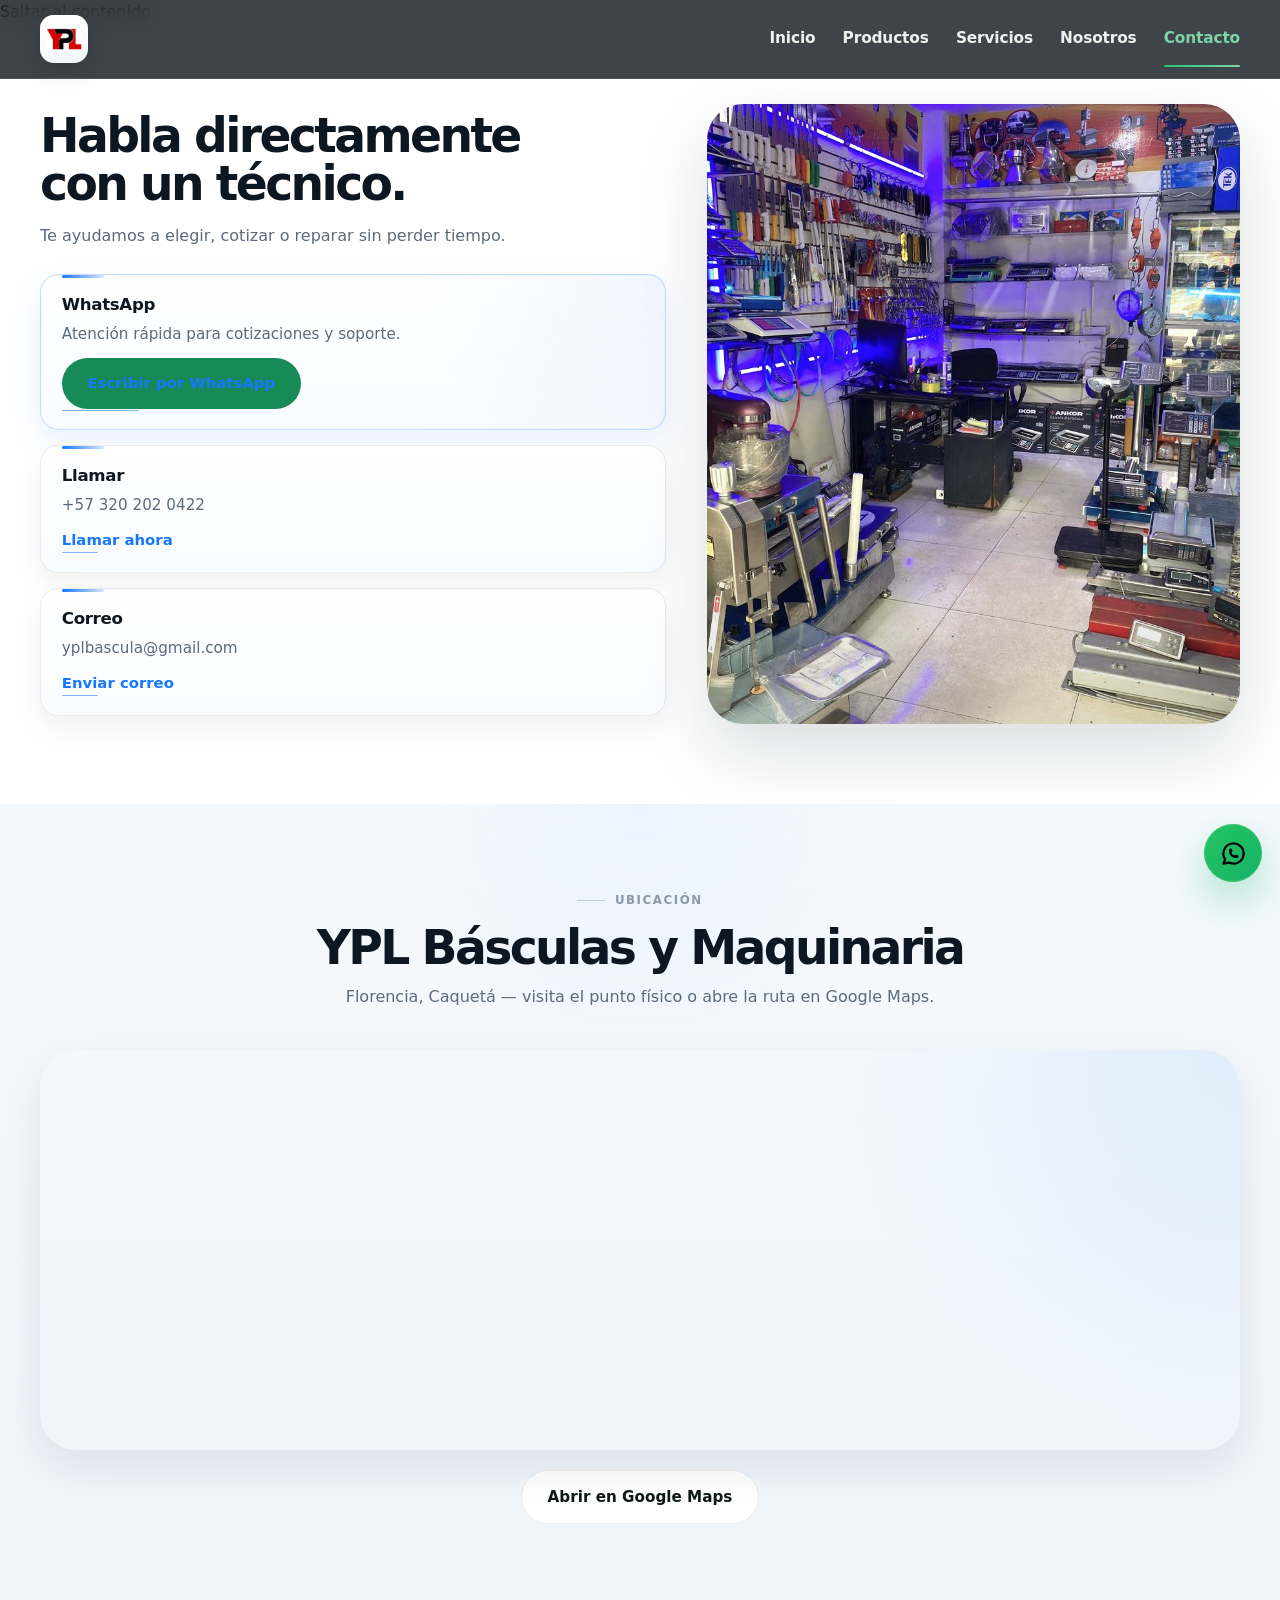
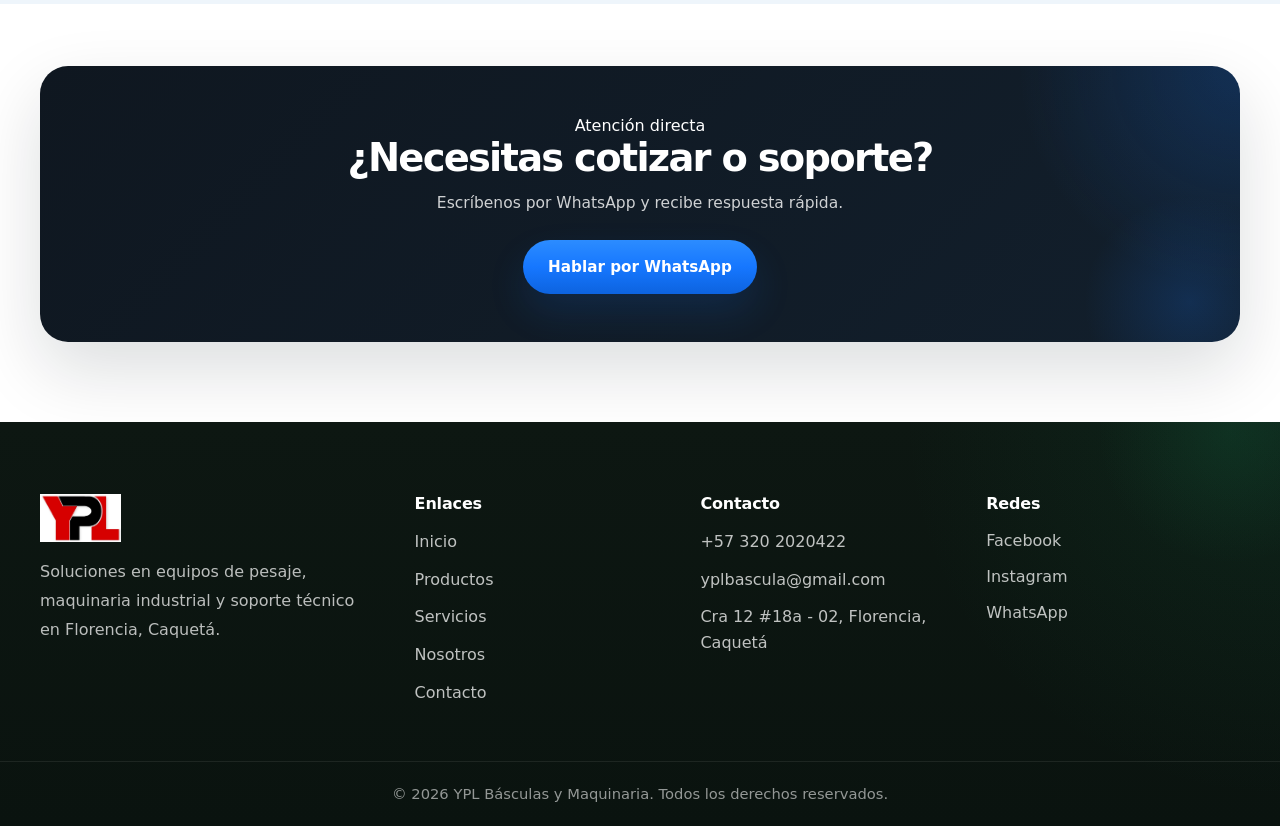
==== contacto/index.html @ 4be26c3e "Web terminada" ====
<!DOCTYPE html>
<html lang="es">

<head>
    <meta charset="UTF-8" />
    <meta name="viewport" content="width=device-width, initial-scale=1.0" />

    <title>Contacto | YPL Básculas y Maquinaria</title>

    <meta name="description"
        content="Contacta a YPL Básculas y Maquinaria en Florencia, Caquetá. WhatsApp, teléfono y ubicación real del negocio." />

    <link rel="icon" href="../assets/img/branding/favicon.ico" />

    <link rel="stylesheet" href="../assets/css/global/reset.css" />
    <link rel="stylesheet" href="../assets/css/global/variables.css" />
    <link rel="stylesheet" href="../assets/css/global/base.css" />
    <link rel="stylesheet" href="../assets/css/global/components.css" />
    <link rel="stylesheet" href="../assets/css/pages/contacto.css" />
</head>

<body>

    <a class="skip-link" href="#contenido-principal">Saltar al contenido</a>

    <div id="site-header" data-include="../partials/header.html"></div>

    <main id="contenido-principal">

        <!-- CONTACTO -->
        <section class="section">
            <div class="container contact-grid">

                <div class="contact-info">

                    <div class="contact-info__head">


                        <h2>Habla directamente con un técnico.</h2>

                        <p>
                            Te ayudamos a elegir, cotizar o reparar sin perder tiempo.
                        </p>
                    </div>

                    <div class="contact-cards">

                        <article class="contact-card contact-card--featured">
                            <h3>WhatsApp</h3>
                            <p>Atención rápida para cotizaciones y soporte.</p>
                            <a href="https://wa.me/573202020422?text=Hola%20YPL,%20necesito%20información."
                                target="_blank" class="btn btn-primary">
                                Escribir por WhatsApp
                            </a>
                        </article>

                        <article class="contact-card">
                            <h3>Llamar</h3>
                            <p>+57 320 202 0422</p>
                            <a href="tel:+573202020422">Llamar ahora</a>
                        </article>

                        <article class="contact-card">
                            <h3>Correo</h3>
                            <p>yplbascula@gmail.com</p>
                            <a href="mailto:yplbascula@gmail.com">Enviar correo</a>
                        </article>

                    </div>
                </div>

                <div class="contact-image">
                    <img src="../assets/img/negocio/mostrador.jpg" alt="Atención en YPL Básculas y Maquinaria">
                </div>

            </div>
        </section>

        <!-- UBICACIÓN REAL -->
        <section class="section contact-location">
            <div class="container">

                <div class="section-heading">
                    <span class="section-label">Ubicación</span>
                    <h2>YPL Básculas y Maquinaria</h2>
                    <p>Florencia, Caquetá — visita el punto físico o abre la ruta en Google Maps.</p>
                </div>

                <div class="contact-location__map">

                    <!-- MAPA REAL (EL TUYO) -->
                    <iframe
                        src="https://www.google.com/maps/embed?pb=!1m18!1m12!1m3!1d3328.716333329728!2d-75.615282!3d1.617777!2m3!1f0!2f0!3f0!3m2!1i1024!2i768!4f13.1!3m3!1m2!1s0x8e244f3d164ad8af%3A0x582f06ba79a8795c!2sYPL%20B%C3%A1sculas%20y%20Maquinaria!5e1!3m2!1ses-419!2sco!4v1774585998809!5m2!1ses-419!2sco"
                        width="100%" height="380" style="border:0;" loading="lazy"
                        referrerpolicy="no-referrer-when-downgrade">
                    </iframe>

                </div>

                <div class="contact-location__action">
                    <a href="https://maps.app.goo.gl/wnQWQKK6UBiWRVNE8" target="_blank" class="btn btn-secondary">
                        Abrir en Google Maps
                    </a>
                </div>

            </div>
        </section>

        <!-- CTA -->
        <section class="section contact-cta">
            <div class="container">
                <div class="cta-box">

                    <span class="section-label">Atención directa</span>

                    <h2>¿Necesitas cotizar o soporte?</h2>

                    <p>Escríbenos por WhatsApp y recibe respuesta rápida.</p>

                    <a href="https://wa.me/573202020422?text=Hola%20YPL,%20quiero%20cotizar." class="btn btn-primary"
                        target="_blank">
                        Hablar por WhatsApp
                    </a>

                </div>
            </div>
        </section>

    </main>

    <div id="site-footer" data-include="../partials/footer.html"></div>

    <script src="../assets/js/includes.js"></script>
    <script src="../assets/js/main.js"></script>

</body>

</html>
---- assets/css/global/variables.css ----
/* =========================================
   VARIABLES DE DISEÑO (SISTEMA)
========================================= */

:root {
  /* Colores */
  --color-bg: #ffffff;
  --color-text: #101914;
  --color-text-soft: #4d5f56;
  --color-text-muted: #6e7d74;

  --color-primary: #178a57;
  --color-primary-hover: #116c44;
  --color-primary-light: #e8f7ef;

  --color-border: rgba(16, 25, 20, 0.08);

  /* Sombras */
  --shadow-sm: 0 8px 22px rgba(16, 25, 20, 0.05);
  --shadow-md: 0 16px 40px rgba(16, 25, 20, 0.08);
  --shadow-lg: 0 24px 60px rgba(16, 25, 20, 0.12);

  /* Bordes */
  --radius-sm: 12px;
  --radius-md: 20px;
  --radius-lg: 28px;
  --radius-pill: 999px;

  /* Layout */
  --max-width: 1200px;

  /* Transiciones */
  --transition: 0.25s ease;
}
---- assets/css/global/base.css ----
/* =========================================
   BASE DEL SITIO
========================================= */

body {
  font-family: system-ui, -apple-system, "Segoe UI", Roboto, sans-serif;
  background: var(--color-bg);
  color: var(--color-text);
}

/* CONTENEDOR */
.container {
  width: min(var(--max-width), calc(100% - 40px));
  margin-inline: auto;
}

/* SECCIONES */
.section {
  padding: 80px 0;
}

/* TITULOS */
h1, h2, h3 {
  line-height: 1.2;
  font-weight: 800;
}

p {
  line-height: 1.7;
  color: var(--color-text-soft);
}

/* BOTONES BASE */
.btn {
  display: inline-flex;
  align-items: center;
  justify-content: center;
  gap: 0.5rem;

  padding: 0.9rem 1.6rem;
  border-radius: var(--radius-pill);

  font-size: 0.95rem;
  font-weight: 600;

  cursor: pointer;
  transition: var(--transition);
}

/* BOTÓN PRINCIPAL */
.btn-primary {
  background: var(--color-primary);
  color: #ffffff;
}

.btn-primary:hover {
  background: var(--color-primary-hover);
}

/* BOTÓN SECUNDARIO */
.btn-secondary {
  background: #ffffff;
  border: 1px solid var(--color-border);
  color: var(--color-text);
}

.btn-secondary:hover {
  background: #f8f8f8;
}
---- assets/css/global/components.css ----
/* =========================================
   COMPONENTS | HEADER · NAV · FOOTER · FLOAT
========================================= */

:root {
  --ui-dark: #081018;
  --ui-dark-strong: rgba(8, 16, 24, 0.94);
  --ui-dark-soft: rgba(8, 16, 24, 0.78);

  --ui-white: #ffffff;
  --ui-white-soft: rgba(255, 255, 255, 0.76);
  --ui-white-muted: rgba(255, 255, 255, 0.56);

  --ui-line: rgba(255, 255, 255, 0.08);
  --ui-line-strong: rgba(255, 255, 255, 0.12);

  --ui-accent: #22c56e;
  --ui-accent-soft: #7fd4a7;
  --ui-accent-strong: #17b26a;

  --ui-shadow-xs: 0 6px 18px rgba(0, 0, 0, 0.08);
  --ui-shadow-sm: 0 12px 28px rgba(0, 0, 0, 0.14);
  --ui-shadow-md: 0 18px 40px rgba(0, 0, 0, 0.22);
  --ui-shadow-lg: 0 26px 60px rgba(0, 0, 0, 0.28);

  --ui-radius-sm: 14px;
  --ui-radius-md: 18px;
  --ui-radius-lg: 26px;

  --ui-transition-fast: 0.22s cubic-bezier(0.22, 1, 0.36, 1);
  --ui-transition: 0.3s cubic-bezier(0.22, 1, 0.36, 1);
}

/* =========================================
   HEADER GLOBAL
========================================= */

.site-header {
  position: fixed;
  top: 0;
  left: 0;
  width: 100%;
  z-index: 1200;
  background: var(--ui-dark-soft);
  backdrop-filter: blur(14px);
  -webkit-backdrop-filter: blur(14px);
  border-bottom: 1px solid var(--ui-line);
  transition:
    background-color var(--ui-transition),
    border-color var(--ui-transition),
    box-shadow var(--ui-transition),
    transform var(--ui-transition);
}

.site-header.scrolled {
  background: var(--ui-dark-strong);
  border-bottom-color: rgba(255, 255, 255, 0.1);
  box-shadow: 0 14px 36px rgba(0, 0, 0, 0.22);
}

.header-container {
  display: flex;
  align-items: center;
  justify-content: space-between;
  gap: 1.5rem;
  min-height: 78px;
}

/* =========================================
   LOGO
========================================= */

.logo {
  display: inline-flex;
  align-items: center;
  text-decoration: none;
  flex-shrink: 0;
}

.logo-box {
  width: 48px;
  height: 48px;
  padding: 6px;
  border-radius: 14px;
  background: linear-gradient(180deg, #ffffff 0%, #f4f7fa 100%);
  box-shadow:
    0 8px 22px rgba(0, 0, 0, 0.16),
    inset 0 1px 0 rgba(255, 255, 255, 0.72);
  overflow: hidden;
  transition:
    transform var(--ui-transition-fast),
    box-shadow var(--ui-transition-fast),
    filter var(--ui-transition-fast);
}

.logo:hover .logo-box {
  transform: translateY(-1px);
  box-shadow:
    0 12px 28px rgba(0, 0, 0, 0.2),
    inset 0 1px 0 rgba(255, 255, 255, 0.8);
  filter: saturate(1.03);
}

.logo-box img {
  width: 100%;
  height: 100%;
  object-fit: contain;
}

/* =========================================
   NAV
========================================= */

.main-nav {
  display: flex;
  align-items: center;
}

.main-nav ul {
  display: flex;
  align-items: center;
  gap: 1.7rem;
  margin: 0;
  padding: 0;
  list-style: none;
}

.main-nav a {
  position: relative;
  display: inline-flex;
  align-items: center;
  min-height: 40px;
  color: rgba(255, 255, 255, 0.92);
  text-decoration: none;
  font-size: 0.96rem;
  font-weight: 700;
  letter-spacing: -0.01em;
  transition:
    color var(--ui-transition-fast),
    opacity var(--ui-transition-fast),
    transform var(--ui-transition-fast);
}

.main-nav a:hover {
  color: var(--ui-accent-soft);
}

.main-nav a.active {
  color: var(--ui-accent-soft);
}

.main-nav a::after {
  content: "";
  position: absolute;
  left: 0;
  bottom: -8px;
  width: 100%;
  height: 2px;
  border-radius: 999px;
  background: linear-gradient(90deg, var(--ui-accent) 0%, var(--ui-accent-soft) 100%);
  transform: scaleX(0);
  transform-origin: left;
  opacity: 0;
  transition:
    transform var(--ui-transition-fast),
    opacity var(--ui-transition-fast);
}

.main-nav a:hover::after,
.main-nav a.active::after {
  transform: scaleX(1);
  opacity: 1;
}

/* =========================================
   MENU TOGGLE
========================================= */

.menu-toggle {
  display: none;
  width: 48px;
  height: 48px;
  border: 1px solid rgba(255, 255, 255, 0.08);
  border-radius: 14px;
  background: rgba(255, 255, 255, 0.06);
  cursor: pointer;
  align-items: center;
  justify-content: center;
  flex-direction: column;
  gap: 5px;
  transition:
    background-color var(--ui-transition-fast),
    border-color var(--ui-transition-fast),
    transform var(--ui-transition-fast),
    box-shadow var(--ui-transition-fast);
}

.menu-toggle:hover {
  background: rgba(255, 255, 255, 0.12);
  border-color: rgba(255, 255, 255, 0.14);
  box-shadow: 0 10px 24px rgba(0, 0, 0, 0.16);
}

.menu-toggle span {
  width: 20px;
  height: 2px;
  border-radius: 999px;
  background: #ffffff;
}

/* =========================================
   FOOTER
========================================= */

.site-footer {
  position: relative;
  overflow: hidden;
  background:
    radial-gradient(circle at top right, rgba(23, 138, 87, 0.12), transparent 28%),
    linear-gradient(180deg, #0d1712 0%, #0a130f 100%);
  color: rgba(255, 255, 255, 0.76);
  padding: 72px 0 0;
}

.site-footer::before {
  content: "";
  position: absolute;
  top: -120px;
  right: -80px;
  width: 260px;
  height: 260px;
  border-radius: 50%;
  background: radial-gradient(circle, rgba(23, 138, 87, 0.14), transparent 72%);
  pointer-events: none;
}

.footer-grid {
  position: relative;
  z-index: 1;
  display: grid;
  grid-template-columns: 1.35fr 1fr 1fr 1fr;
  gap: 2rem;
  padding-bottom: 2.75rem;
}

.footer-brand img {
  height: 48px;
  margin-bottom: 1rem;
}

.footer-brand p {
  max-width: 320px;
  line-height: 1.8;
  color: rgba(255, 255, 255, 0.72);
}

.footer-title,
.footer-links h3,
.footer-contact h3,
.footer-social h3 {
  margin: 0 0 1rem;
  color: #ffffff;
  font-size: 1rem;
  font-weight: 700;
  letter-spacing: -0.01em;
}

.footer-links ul,
.footer-contact ul,
.footer-social ul {
  list-style: none;
  margin: 0;
  padding: 0;
}

.footer-links li,
.footer-contact li,
.footer-social li {
  margin-bottom: 0.75rem;
}

.site-footer a {
  color: rgba(255, 255, 255, 0.74);
  text-decoration: none;
  transition:
    color var(--ui-transition-fast),
    opacity var(--ui-transition-fast),
    transform var(--ui-transition-fast);
}

.site-footer a:hover {
  color: var(--ui-accent-soft);
}

.footer-links a,
.footer-contact a {
  display: inline-flex;
  align-items: center;
  line-height: 1.6;
}

/* redes con icono + nombre */
.social-link {
  display: inline-flex;
  align-items: center;
  gap: 0.72rem;
  line-height: 1.45;
}

.social-icon {
  width: 18px;
  height: 18px;
  display: inline-flex;
  align-items: center;
  justify-content: center;
  flex-shrink: 0;
  color: rgba(255, 255, 255, 0.82);
  transition:
    color var(--ui-transition-fast),
    transform var(--ui-transition-fast);
}

.social-icon svg {
  width: 18px;
  height: 18px;
  display: block;
  fill: currentColor;
}

.social-link:hover .social-icon {
  color: var(--ui-accent-soft);
  transform: translateY(-1px);
}

.footer-bottom {
  position: relative;
  z-index: 1;
  border-top: 1px solid rgba(255, 255, 255, 0.08);
  padding: 1.2rem 0;
  text-align: center;
}

.footer-bottom p {
  margin: 0;
  font-size: 0.92rem;
  color: rgba(255, 255, 255, 0.56);
}

/* =========================================
   WHATSAPP FLOAT
========================================= */

.whatsapp-float {
  position: fixed;
  right: 18px;
  bottom: 18px;
  z-index: 1300;
  width: 58px;
  height: 58px;
  border-radius: 50%;
  display: flex;
  align-items: center;
  justify-content: center;
  background: linear-gradient(135deg, #22c55e 0%, #17b26a 100%);
  box-shadow:
    0 18px 40px rgba(23, 178, 106, 0.32),
    0 0 0 1px rgba(255, 255, 255, 0.14) inset;
  transition:
    transform var(--ui-transition-fast),
    box-shadow var(--ui-transition-fast);
}

.whatsapp-float:hover {
  transform: translateY(-4px) scale(1.04);
  box-shadow:
    0 24px 48px rgba(23, 178, 106, 0.4),
    0 0 0 1px rgba(255, 255, 255, 0.18) inset;
}

.whatsapp-float img {
  width: 27px;
  height: 27px;
}

.whatsapp-float__pulse {
  position: absolute;
  inset: 0;
  border-radius: 50%;
  border: 1px solid rgba(34, 197, 94, 0.36);
  animation: whatsappPulse 2s infinite;
}

@keyframes whatsappPulse {
  0% {
    transform: scale(1);
    opacity: 0.7;
  }

  70% {
    transform: scale(1.42);
    opacity: 0;
  }

  100% {
    transform: scale(1.42);
    opacity: 0;
  }
}

/* =========================================
   FOCUS ACCESSIBLE
========================================= */

.logo:focus-visible,
.main-nav a:focus-visible,
.menu-toggle:focus-visible,
.site-footer a:focus-visible,
.whatsapp-float:focus-visible {
  outline: 2px solid var(--ui-accent-soft);
  outline-offset: 4px;
}

/* =========================================
   RESPONSIVE
========================================= */

@media (max-width: 991px) {
  .menu-toggle {
    display: inline-flex;
  }

  .main-nav {
    position: absolute;
    top: calc(100% + 10px);
    right: 20px;
    left: 20px;
    display: none;
    padding: 1rem 1rem 1.1rem;
    border-radius: 20px;
    background: rgba(8, 16, 24, 0.98);
    border: 1px solid rgba(255, 255, 255, 0.08);
    box-shadow: 0 20px 50px rgba(0, 0, 0, 0.3);
  }

  .main-nav.open {
    display: block;
  }

  .main-nav ul {
    flex-direction: column;
    align-items: flex-start;
    gap: 0.9rem;
  }

  .main-nav a {
    width: 100%;
    min-height: 42px;
  }

  .main-nav a::after {
    bottom: 2px;
  }

  .footer-grid {
    grid-template-columns: 1fr 1fr;
  }
}

@media (max-width: 640px) {
  .header-container {
    min-height: 72px;
  }

  .logo-box {
    width: 42px;
    height: 42px;
    padding: 5px;
    border-radius: 12px;
  }

  .footer-grid {
    grid-template-columns: 1fr;
    gap: 1.5rem;
  }

  .site-footer {
    padding-top: 56px;
  }

  .whatsapp-float {
    width: 54px;
    height: 54px;
    right: 14px;
    bottom: 14px;
  }

  .whatsapp-float img {
    width: 25px;
    height: 25px;
  }
}
---- assets/css/pages/contacto.css ----
/* =========================================================
   CONTACTO | YPL
========================================================= */

:root {
  --c-text: #0d1722;
  --c-text-soft: #5b6b7c;
  --c-text-muted: #8a98a8;

  --c-bg: #ffffff;
  --c-bg-soft: #f5f9fd;
  --c-bg-soft-2: #eef5fb;

  --c-accent: #1677ff;
  --c-accent-strong: #0d63df;
  --c-accent-soft: rgba(22, 119, 255, 0.08);
  --c-accent-glow: rgba(22, 119, 255, 0.18);

  --c-border: rgba(15, 23, 32, 0.08);
  --c-border-strong: rgba(15, 23, 32, 0.14);

  --radius-sm: 14px;
  --radius-md: 18px;
  --radius-lg: 28px;
  --radius-xl: 36px;

  --shadow-xs: 0 6px 18px rgba(7, 18, 30, 0.04);
  --shadow-sm: 0 12px 28px rgba(7, 18, 30, 0.06);
  --shadow-md: 0 18px 44px rgba(7, 18, 30, 0.09);
  --shadow-lg: 0 28px 70px rgba(7, 18, 30, 0.14);
  --shadow-accent: 0 18px 38px rgba(22, 119, 255, 0.14);

  --transition-fast: 0.22s cubic-bezier(0.22, 1, 0.36, 1);
  --transition: 0.32s cubic-bezier(0.22, 1, 0.36, 1);
  --transition-slow: 0.55s cubic-bezier(0.22, 1, 0.36, 1);
}

/* =========================
   ANIMACIONES
========================= */

@keyframes fadeUpSoft {
  from {
    opacity: 0;
    transform: translate3d(0, 18px, 0);
  }
  to {
    opacity: 1;
    transform: translate3d(0, 0, 0);
  }
}

@keyframes glowFloat {
  0%, 100% {
    transform: translate3d(0, 0, 0) scale(1);
    opacity: 0.85;
  }
  50% {
    transform: translate3d(-8px, -10px, 0) scale(1.03);
    opacity: 1;
  }
}

@keyframes buttonSheen {
  0% {
    transform: translateX(-160%) skewX(-18deg);
  }
  100% {
    transform: translateX(240%) skewX(-18deg);
  }
}

/* =========================
   CONTENEDOR GENERAL
========================= */

.contact-grid {
  position: relative;
  display: grid;
  grid-template-columns: 1.08fr 0.92fr;
  gap: 2.6rem;
  align-items: center;
}

/* =========================
   HEAD
========================= */

.contact-info__head {
  animation: fadeUpSoft 0.75s ease both;
}

.contact-info__head .section-label {
  display: inline-flex;
  align-items: center;
  gap: 0.6rem;
  margin-bottom: 0.9rem;
  font-size: 0.74rem;
  font-weight: 800;
  letter-spacing: 0.13em;
  text-transform: uppercase;
  color: var(--c-text-muted);
}

.contact-info__head .section-label::before {
  content: "";
  width: 28px;
  height: 1px;
  background: currentColor;
  opacity: 0.48;
}

.contact-info__head h2 {
  margin: 0;
  font-size: clamp(2rem, 4vw, 2.95rem);
  line-height: 1.02;
  font-weight: 800;
  letter-spacing: -0.055em;
  text-wrap: balance;
  color: var(--c-text);
}

.contact-info__head p {
  margin-top: 0.85rem;
  max-width: 40rem;
  font-size: 1rem;
  color: var(--c-text-soft);
  line-height: 1.8;
}

/* =========================
   CARDS
========================= */

.contact-cards {
  margin-top: 1.45rem;
  display: grid;
  gap: 0.95rem;
}

.contact-card {
  position: relative;
  padding: 1.25rem 1.3rem;
  border-radius: var(--radius-md);
  background:
    linear-gradient(180deg, rgba(255,255,255,0.98) 0%, rgba(249,252,255,0.98) 100%);
  border: 1px solid var(--c-border);
  box-shadow: var(--shadow-sm);
  overflow: hidden;
  transition:
    transform var(--transition),
    box-shadow var(--transition),
    border-color var(--transition),
    background var(--transition);
}

.contact-card::before {
  content: "";
  position: absolute;
  inset: 0;
  background: radial-gradient(circle at top right, rgba(22, 119, 255, 0.08), transparent 36%);
  opacity: 0;
  pointer-events: none;
  transition: opacity var(--transition);
}

.contact-card::after {
  content: "";
  position: absolute;
  top: 0;
  left: 1.3rem;
  width: 42px;
  height: 3px;
  border-radius: 999px;
  background: linear-gradient(90deg, var(--c-accent) 0%, rgba(22, 119, 255, 0.18) 100%);
  transition:
    width var(--transition),
    box-shadow var(--transition);
}

.contact-card:hover {
  transform: translateY(-5px);
  box-shadow: var(--shadow-md);
  border-color: rgba(22, 119, 255, 0.16);
}

.contact-card:hover::before {
  opacity: 1;
}

.contact-card:hover::after {
  width: 72px;
  box-shadow: 0 0 18px rgba(22, 119, 255, 0.16);
}

.contact-card--featured {
  border: 1px solid rgba(22, 119, 255, 0.22);
  box-shadow:
    0 12px 30px rgba(22, 119, 255, 0.1),
    0 0 0 1px rgba(22, 119, 255, 0.03) inset;
  background:
    radial-gradient(circle at top right, rgba(22, 119, 255, 0.06), transparent 38%),
    linear-gradient(180deg, rgba(255,255,255,1) 0%, rgba(248,251,255,1) 100%);
}

.contact-card h3 {
  margin: 0;
  font-size: 1.04rem;
  font-weight: 800;
  letter-spacing: -0.02em;
  color: var(--c-text);
  transition: color var(--transition-fast), transform var(--transition-fast);
}

.contact-card:hover h3 {
  transform: translateX(2px);
  color: #0b1622;
}

.contact-card p {
  margin-top: 0.42rem;
  font-size: 0.95rem;
  color: var(--c-text-soft);
  line-height: 1.7;
  transition: color var(--transition-fast), transform var(--transition-fast);
}

.contact-card:hover p {
  transform: translateY(-1px);
  color: #566577;
}

/* links */
.contact-card a {
  position: relative;
  display: inline-flex;
  align-items: center;
  margin-top: 0.65rem;
  font-size: 0.93rem;
  font-weight: 700;
  color: var(--c-accent);
  text-decoration: none;
  transition:
    color var(--transition-fast),
    transform var(--transition-fast);
}

.contact-card a::after {
  content: "";
  position: absolute;
  left: 0;
  bottom: -2px;
  width: 100%;
  height: 1px;
  background: currentColor;
  transform: scaleX(0.32);
  transform-origin: left center;
  opacity: 0.55;
  transition:
    transform var(--transition-fast),
    opacity var(--transition-fast);
}

.contact-card a:hover {
  color: var(--c-accent-strong);
  transform: translateX(2px);
}

.contact-card a:hover::after {
  transform: scaleX(1);
  opacity: 1;
}

/* =========================
   IMAGEN
========================= */

.contact-image {
  position: relative;
  height: 100%;
  min-height: 620px;
  border-radius: var(--radius-xl);
  overflow: hidden;
  box-shadow: var(--shadow-lg);
  isolation: isolate;
  background: var(--c-bg-soft-2);
  transition:
    transform var(--transition),
    box-shadow var(--transition);
}

.contact-image::before {
  content: "";
  position: absolute;
  inset: 0;
  background:
    radial-gradient(circle at top right, rgba(22, 119, 255, 0.12), transparent 34%);
  pointer-events: none;
  z-index: 1;
  transition: opacity var(--transition);
}

.contact-image::after {
  content: "";
  position: absolute;
  inset: auto 0 0;
  height: 34%;
  background: linear-gradient(180deg, rgba(0, 0, 0, 0) 0%, rgba(13, 23, 34, 0.14) 100%);
  pointer-events: none;
  z-index: 1;
}

.contact-image:hover {
  transform: translateY(-4px);
  box-shadow: 0 34px 76px rgba(7, 18, 30, 0.16);
}

.contact-image img {
  width: 100%;
  height: 100%;
  object-fit: cover;
  transition:
    transform var(--transition-slow),
    filter var(--transition);
}

.contact-image:hover img {
  transform: scale(1.045);
  filter: saturate(1.04) contrast(1.03);
}

/* =========================
   UBICACIÓN (MAPA)
========================= */

.contact-location {
  position: relative;
  background:
    radial-gradient(circle at top, rgba(22, 119, 255, 0.04), transparent 26%),
    linear-gradient(180deg, var(--c-bg-soft) 0%, #eef5fb 100%);
}

.contact-location .section-heading {
  max-width: 720px;
  margin: 0 auto 2.4rem;
  text-align: center;
}

.contact-location .section-heading .section-label {
  display: inline-flex;
  align-items: center;
  gap: 0.6rem;
  margin-bottom: 0.9rem;
  font-size: 0.74rem;
  font-weight: 800;
  letter-spacing: 0.13em;
  text-transform: uppercase;
  color: var(--c-text-muted);
}

.contact-location .section-heading .section-label::before {
  content: "";
  width: 28px;
  height: 1px;
  background: currentColor;
  opacity: 0.48;
}

.contact-location .section-heading h2 {
  font-size: clamp(2rem, 4vw, 2.95rem);
  line-height: 1.02;
  letter-spacing: -0.055em;
  margin: 0;
  font-weight: 800;
  color: var(--c-text);
}

.contact-location .section-heading p {
  margin-top: 0.7rem;
  color: var(--c-text-soft);
  line-height: 1.76;
}

/* mapa limpio */
.contact-location__map {
  position: relative;
  margin-top: 1.7rem;
  border-radius: var(--radius-xl);
  overflow: hidden;
  box-shadow: var(--shadow-md);
  transition:
    transform var(--transition),
    box-shadow var(--transition);
}

.contact-location__map::before {
  content: "";
  position: absolute;
  inset: 0;
  border-radius: inherit;
  background: radial-gradient(circle at top right, rgba(22, 119, 255, 0.08), transparent 32%);
  pointer-events: none;
  z-index: 1;
}

.contact-location__map:hover {
  transform: translateY(-3px);
  box-shadow: var(--shadow-lg);
}

.contact-location__map iframe {
  width: 100%;
  height: 400px;
  border: none;
  display: block;
}

/* acción clara */
.contact-location__action {
  margin-top: 1.3rem;
  text-align: center;
}

/* =========================
   CTA
========================= */

.contact-cta {
  padding-top: 62px;
}

.cta-box {
  position: relative;
  overflow: hidden;
  text-align: center;
  padding: 3rem 2rem;
  border-radius: var(--radius-lg);
  background:
    radial-gradient(circle at top right, rgba(22, 119, 255, 0.2), transparent 18%),
    linear-gradient(135deg, #0f1720 0%, #121f2c 100%);
  color: #ffffff;
  box-shadow: var(--shadow-lg);
}

.cta-box::before {
  content: "";
  position: absolute;
  inset: auto -60px -70px auto;
  width: 220px;
  height: 220px;
  border-radius: 50%;
  background: radial-gradient(circle, rgba(22, 119, 255, 0.18), transparent 68%);
  pointer-events: none;
  animation: glowFloat 8s ease-in-out infinite;
}

.cta-box > * {
  position: relative;
  z-index: 1;
}

.cta-box h2 {
  margin: 0;
  font-size: clamp(1.9rem, 3vw, 2.55rem);
  line-height: 1.03;
  font-weight: 800;
  letter-spacing: -0.045em;
  text-wrap: balance;
}

.cta-box p {
  max-width: 36rem;
  margin: 0.75rem auto 0;
  font-size: 0.97rem;
  color: rgba(255,255,255,0.8);
  line-height: 1.76;
}

.cta-box .btn {
  position: relative;
  display: inline-flex;
  align-items: center;
  justify-content: center;
  min-height: 54px;
  margin-top: 1.45rem;
  padding: 0.92rem 1.55rem;
  border-radius: 999px;
  background: linear-gradient(180deg, #2c8cff 0%, #1677ff 50%, #0d63df 100%);
  color: #ffffff;
  text-decoration: none;
  font-weight: 700;
  overflow: hidden;
  box-shadow: var(--shadow-accent);
  transition:
    transform var(--transition-fast),
    box-shadow var(--transition-fast),
    filter var(--transition-fast),
    background var(--transition-fast);
}

.cta-box .btn::after {
  content: "";
  position: absolute;
  top: 0;
  left: -55%;
  width: 34%;
  height: 100%;
  background: linear-gradient(
    90deg,
    rgba(255,255,255,0) 0%,
    rgba(255,255,255,0.24) 50%,
    rgba(255,255,255,0) 100%
  );
  transform: skewX(-18deg);
  opacity: 0;
  pointer-events: none;
}

.cta-box .btn:hover {
  transform: translateY(-2px);
  box-shadow:
    0 22px 42px rgba(22, 119, 255, 0.22),
    0 0 24px rgba(22, 119, 255, 0.1);
  filter: saturate(1.03);
}

.cta-box .btn:hover::after {
  opacity: 1;
  animation: buttonSheen 0.9s ease;
}

/* =========================
   RESPONSIVE
========================= */

@media (max-width: 900px) {
  .contact-grid {
    grid-template-columns: 1fr;
    gap: 1.7rem;
  }

  .contact-image {
    min-height: 300px;
  }

  .contact-location__map iframe {
    height: 320px;
  }
}

@media (max-width: 640px) {
  .contact-card {
    padding: 1.1rem 1.08rem;
  }

  .contact-image {
    min-height: 260px;
    border-radius: 24px;
  }

  .contact-location__map {
    border-radius: 24px;
  }

  .contact-location__map iframe {
    height: 280px;
  }

  .cta-box {
    padding: 2.5rem 1.2rem;
  }
}

@media (prefers-reduced-motion: reduce) {
  *,
  *::before,
  *::after {
    animation: none !important;
    transition: none !important;
  }
}
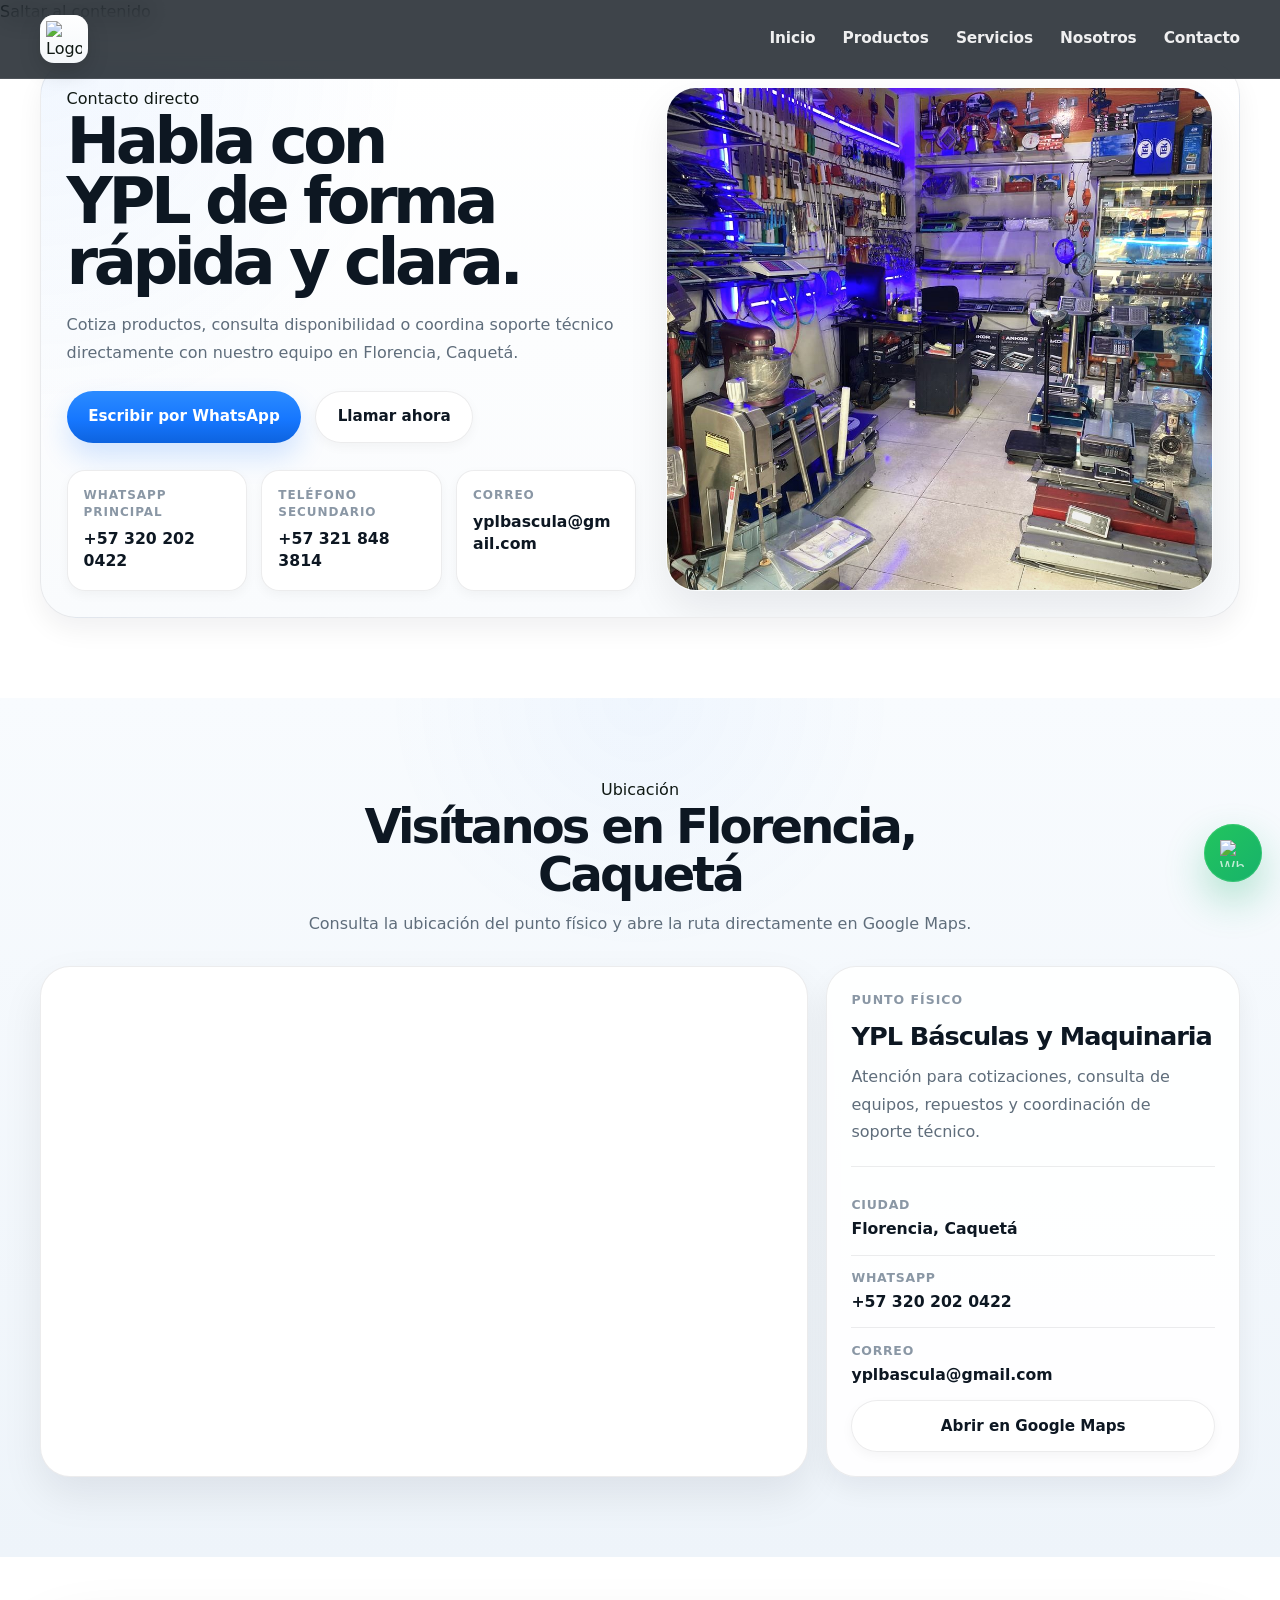
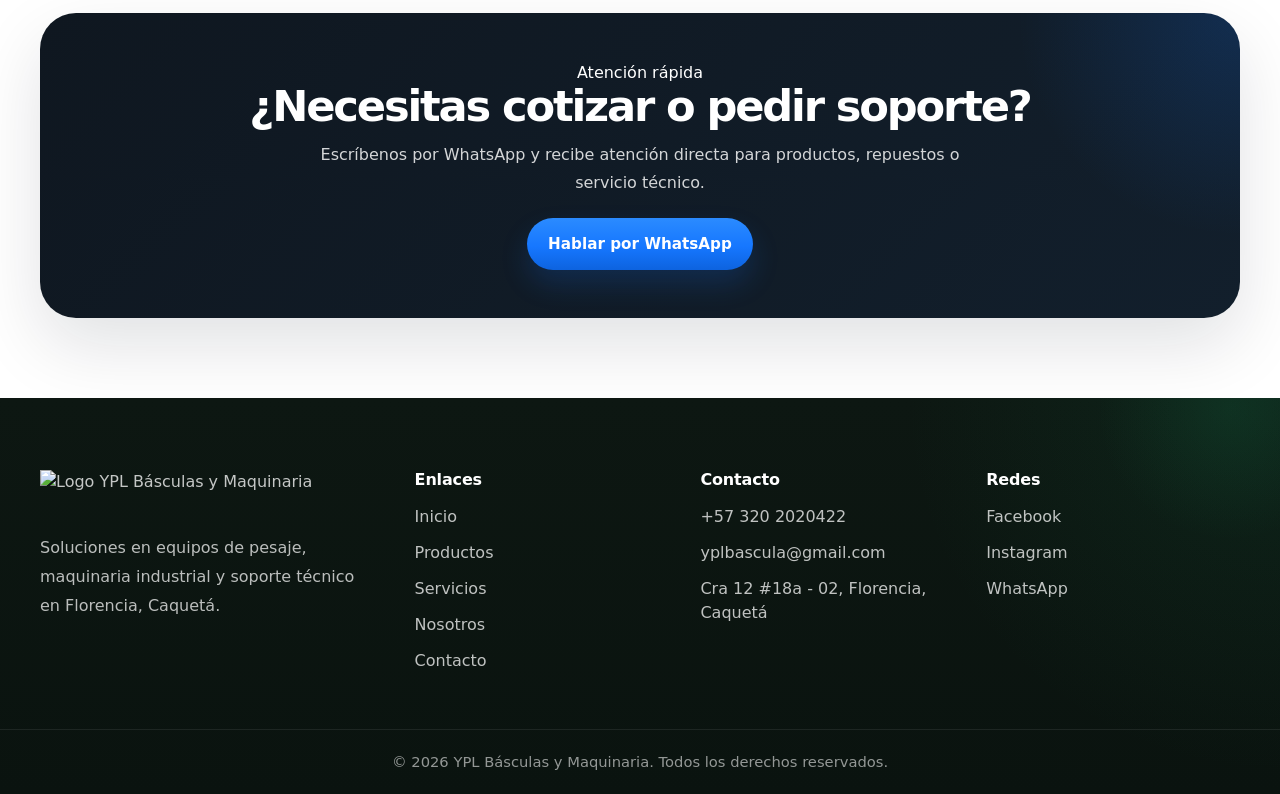
==== commit af56837c: "Mejora UI productos y contacto: diseño minimalista premium" ====
--- a/contacto/index.html
+++ b/contacto/index.html
@@ -2,137 +2,194 @@
 <html lang="es">
 
 <head>
-    <meta charset="UTF-8" />
-    <meta name="viewport" content="width=device-width, initial-scale=1.0" />
+  <meta charset="UTF-8" />
+  <meta name="viewport" content="width=device-width, initial-scale=1.0" />
 
-    <title>Contacto | YPL Básculas y Maquinaria</title>
+  <title>Contacto | YPL Básculas y Maquinaria</title>
 
-    <meta name="description"
-        content="Contacta a YPL Básculas y Maquinaria en Florencia, Caquetá. WhatsApp, teléfono y ubicación real del negocio." />
+  <meta
+    name="description"
+    content="Contacta a YPL Básculas y Maquinaria en Florencia, Caquetá. WhatsApp, teléfonos, correo y ubicación del negocio."
+  />
 
-    <link rel="icon" href="../assets/img/branding/favicon.ico" />
+  <link rel="icon" href="../assets/img/branding/favicon.ico" />
 
-    <link rel="stylesheet" href="../assets/css/global/reset.css" />
-    <link rel="stylesheet" href="../assets/css/global/variables.css" />
-    <link rel="stylesheet" href="../assets/css/global/base.css" />
-    <link rel="stylesheet" href="../assets/css/global/components.css" />
-    <link rel="stylesheet" href="../assets/css/pages/contacto.css" />
+  <link rel="stylesheet" href="../assets/css/global/reset.css" />
+  <link rel="stylesheet" href="../assets/css/global/variables.css" />
+  <link rel="stylesheet" href="../assets/css/global/base.css" />
+  <link rel="stylesheet" href="../assets/css/global/components.css" />
+  <link rel="stylesheet" href="../assets/css/pages/contacto.css" />
 </head>
 
 <body>
+  <a class="skip-link" href="#contenido-principal">Saltar al contenido</a>
 
-    <a class="skip-link" href="#contenido-principal">Saltar al contenido</a>
+  <div id="site-header" data-include="../partials/header.html"></div>
 
-    <div id="site-header" data-include="../partials/header.html"></div>
+  <main id="contenido-principal">
 
-    <main id="contenido-principal">
+    <!-- HERO CONTACTO -->
+    <section class="contact-hero section">
+      <div class="container">
+        <div class="contact-hero__shell">
 
-        <!-- CONTACTO -->
-        <section class="section">
-            <div class="container contact-grid">
+          <div class="contact-hero__grid">
 
-                <div class="contact-info">
+            <div class="contact-hero__content">
+              <span class="section-label">Contacto directo</span>
 
-                    <div class="contact-info__head">
+              <h1>Habla con YPL de forma rápida y clara.</h1>
 
+              <p class="contact-hero__lead">
+                Cotiza productos, consulta disponibilidad o coordina soporte técnico
+                directamente con nuestro equipo en Florencia, Caquetá.
+              </p>
 
-                        <h2>Habla directamente con un técnico.</h2>
+              <div class="contact-hero__actions">
+                <a
+                  href="https://wa.me/573202020422?text=Hola%20YPL,%20quiero%20cotizar%20un%20producto."
+                  target="_blank"
+                  rel="noopener noreferrer"
+                  class="btn btn-primary"
+                >
+                  Escribir por WhatsApp
+                </a>
 
-                        <p>
-                            Te ayudamos a elegir, cotizar o reparar sin perder tiempo.
-                        </p>
-                    </div>
+                <a href="tel:+573202020422" class="btn btn-secondary">
+                  Llamar ahora
+                </a>
+              </div>
 
-                    <div class="contact-cards">
+              <div class="contact-quick-info">
+                <article class="contact-quick-info__item">
+                  <span class="contact-quick-info__label">WhatsApp principal</span>
+                  <a
+                    href="https://wa.me/573202020422?text=Hola%20YPL,%20necesito%20información."
+                    target="_blank"
+                    rel="noopener noreferrer"
+                  >
+                    +57 320 202 0422
+                  </a>
+                </article>
 
-                        <article class="contact-card contact-card--featured">
-                            <h3>WhatsApp</h3>
-                            <p>Atención rápida para cotizaciones y soporte.</p>
-                            <a href="https://wa.me/573202020422?text=Hola%20YPL,%20necesito%20información."
-                                target="_blank" class="btn btn-primary">
-                                Escribir por WhatsApp
-                            </a>
-                        </article>
+                <article class="contact-quick-info__item">
+                  <span class="contact-quick-info__label">Teléfono secundario</span>
+                  <a href="tel:+573218483814">
+                    +57 321 848 3814
+                  </a>
+                </article>
 
-                        <article class="contact-card">
-                            <h3>Llamar</h3>
-                            <p>+57 320 202 0422</p>
-                            <a href="tel:+573202020422">Llamar ahora</a>
-                        </article>
+                <article class="contact-quick-info__item">
+                  <span class="contact-quick-info__label">Correo</span>
+                  <a href="mailto:yplbascula@gmail.com">
+                    yplbascula@gmail.com
+                  </a>
+                </article>
+              </div>
+            </div>
 
-                        <article class="contact-card">
-                            <h3>Correo</h3>
-                            <p>yplbascula@gmail.com</p>
-                            <a href="mailto:yplbascula@gmail.com">Enviar correo</a>
-                        </article>
+            <div class="contact-hero__media">
+              <img
+                src="../assets/img/negocio/mostrador.jpg"
+                alt="Interior del punto físico de YPL Básculas y Maquinaria"
+              />
+            </div>
 
-                    </div>
-                </div>
+          </div>
+        </div>
+      </div>
+    </section>
 
-                <div class="contact-image">
-                    <img src="../assets/img/negocio/mostrador.jpg" alt="Atención en YPL Básculas y Maquinaria">
-                </div>
+    <!-- UBICACIÓN -->
+    <section class="section contact-location">
+      <div class="container">
 
+        <div class="section-heading section-heading--compact">
+          <span class="section-label">Ubicación</span>
+          <h2>Visítanos en Florencia, Caquetá</h2>
+          <p>
+            Consulta la ubicación del punto físico y abre la ruta directamente en Google Maps.
+          </p>
+        </div>
+
+        <div class="contact-location__grid">
+          <div class="contact-location__map">
+            <iframe
+              src="https://www.google.com/maps/embed?pb=!1m18!1m12!1m3!1d3328.716333329728!2d-75.615282!3d1.617777!2m3!1f0!2f0!3f0!3m2!1i1024!2i768!4f13.1!3m3!1m2!1s0x8e244f3d164ad8af%3A0x582f06ba79a8795c!2sYPL%20B%C3%A1sculas%20y%20Maquinaria!5e1!3m2!1ses-419!2sco!4v1774585998809!5m2!1ses-419!2sco"
+              loading="lazy"
+              referrerpolicy="no-referrer-when-downgrade"
+              title="Mapa de YPL Básculas y Maquinaria"
+            ></iframe>
+          </div>
+
+          <aside class="contact-location__card">
+            <span class="contact-location__eyebrow">Punto físico</span>
+            <h3>YPL Básculas y Maquinaria</h3>
+
+            <p>
+              Atención para cotizaciones, consulta de equipos, repuestos y coordinación
+              de soporte técnico.
+            </p>
+
+            <div class="contact-location__list">
+              <div class="contact-location__row">
+                <span>Ciudad</span>
+                <strong>Florencia, Caquetá</strong>
+              </div>
+
+              <div class="contact-location__row">
+                <span>WhatsApp</span>
+                <strong>+57 320 202 0422</strong>
+              </div>
+
+              <div class="contact-location__row">
+                <span>Correo</span>
+                <strong>yplbascula@gmail.com</strong>
+              </div>
             </div>
-        </section>
 
-        <!-- UBICACIÓN REAL -->
-        <section class="section contact-location">
-            <div class="container">
+            <a
+              href="https://maps.app.goo.gl/wnQWQKK6UBiWRVNE8"
+              target="_blank"
+              rel="noopener noreferrer"
+              class="btn btn-secondary btn-block"
+            >
+              Abrir en Google Maps
+            </a>
+          </aside>
+        </div>
+      </div>
+    </section>
 
-                <div class="section-heading">
-                    <span class="section-label">Ubicación</span>
-                    <h2>YPL Básculas y Maquinaria</h2>
-                    <p>Florencia, Caquetá — visita el punto físico o abre la ruta en Google Maps.</p>
-                </div>
+    <!-- CTA FINAL -->
+    <section class="section contact-cta">
+      <div class="container">
+        <div class="cta-box">
+          <span class="section-label">Atención rápida</span>
+          <h2>¿Necesitas cotizar o pedir soporte?</h2>
+          <p>
+            Escríbenos por WhatsApp y recibe atención directa para productos,
+            repuestos o servicio técnico.
+          </p>
 
-                <div class="contact-location__map">
+          <a
+            href="https://wa.me/573202020422?text=Hola%20YPL,%20quiero%20cotizar."
+            class="btn btn-primary"
+            target="_blank"
+            rel="noopener noreferrer"
+          >
+            Hablar por WhatsApp
+          </a>
+        </div>
+      </div>
+    </section>
 
-                    <!-- MAPA REAL (EL TUYO) -->
-                    <iframe
-                        src="https://www.google.com/maps/embed?pb=!1m18!1m12!1m3!1d3328.716333329728!2d-75.615282!3d1.617777!2m3!1f0!2f0!3f0!3m2!1i1024!2i768!4f13.1!3m3!1m2!1s0x8e244f3d164ad8af%3A0x582f06ba79a8795c!2sYPL%20B%C3%A1sculas%20y%20Maquinaria!5e1!3m2!1ses-419!2sco!4v1774585998809!5m2!1ses-419!2sco"
-                        width="100%" height="380" style="border:0;" loading="lazy"
-                        referrerpolicy="no-referrer-when-downgrade">
-                    </iframe>
+  </main>
 
-                </div>
+  <div id="site-footer" data-include="../partials/footer.html"></div>
 
-                <div class="contact-location__action">
-                    <a href="https://maps.app.goo.gl/wnQWQKK6UBiWRVNE8" target="_blank" class="btn btn-secondary">
-                        Abrir en Google Maps
-                    </a>
-                </div>
-
-            </div>
-        </section>
-
-        <!-- CTA -->
-        <section class="section contact-cta">
-            <div class="container">
-                <div class="cta-box">
-
-                    <span class="section-label">Atención directa</span>
-
-                    <h2>¿Necesitas cotizar o soporte?</h2>
-
-                    <p>Escríbenos por WhatsApp y recibe respuesta rápida.</p>
-
-                    <a href="https://wa.me/573202020422?text=Hola%20YPL,%20quiero%20cotizar." class="btn btn-primary"
-                        target="_blank">
-                        Hablar por WhatsApp
-                    </a>
-
-                </div>
-            </div>
-        </section>
-
-    </main>
-
-    <div id="site-footer" data-include="../partials/footer.html"></div>
-
-    <script src="../assets/js/includes.js"></script>
-    <script src="../assets/js/main.js"></script>
-
+  <script src="../assets/js/includes.js"></script>
+  <script src="../assets/js/main.js"></script>
 </body>
 
 </html>
--- a/assets/css/global/components.css
+++ b/assets/css/global/components.css
@@ -1,35 +1,6 @@
 /* =========================================
    COMPONENTS | HEADER · NAV · FOOTER · FLOAT
 ========================================= */
-
-:root {
-  --ui-dark: #081018;
-  --ui-dark-strong: rgba(8, 16, 24, 0.94);
-  --ui-dark-soft: rgba(8, 16, 24, 0.78);
-
-  --ui-white: #ffffff;
-  --ui-white-soft: rgba(255, 255, 255, 0.76);
-  --ui-white-muted: rgba(255, 255, 255, 0.56);
-
-  --ui-line: rgba(255, 255, 255, 0.08);
-  --ui-line-strong: rgba(255, 255, 255, 0.12);
-
-  --ui-accent: #22c56e;
-  --ui-accent-soft: #7fd4a7;
-  --ui-accent-strong: #17b26a;
-
-  --ui-shadow-xs: 0 6px 18px rgba(0, 0, 0, 0.08);
-  --ui-shadow-sm: 0 12px 28px rgba(0, 0, 0, 0.14);
-  --ui-shadow-md: 0 18px 40px rgba(0, 0, 0, 0.22);
-  --ui-shadow-lg: 0 26px 60px rgba(0, 0, 0, 0.28);
-
-  --ui-radius-sm: 14px;
-  --ui-radius-md: 18px;
-  --ui-radius-lg: 26px;
-
-  --ui-transition-fast: 0.22s cubic-bezier(0.22, 1, 0.36, 1);
-  --ui-transition: 0.3s cubic-bezier(0.22, 1, 0.36, 1);
-}
 
 /* =========================================
    HEADER GLOBAL
@@ -41,19 +12,19 @@
   left: 0;
   width: 100%;
   z-index: 1200;
-  background: var(--ui-dark-soft);
+  background: rgba(8, 16, 24, 0.78);
   backdrop-filter: blur(14px);
   -webkit-backdrop-filter: blur(14px);
-  border-bottom: 1px solid var(--ui-line);
-  transition:
-    background-color var(--ui-transition),
-    border-color var(--ui-transition),
-    box-shadow var(--ui-transition),
-    transform var(--ui-transition);
+  border-bottom: 1px solid rgba(255, 255, 255, 0.08);
+  transition:
+    background-color 0.28s ease,
+    border-color 0.28s ease,
+    box-shadow 0.28s ease,
+    transform 0.28s ease;
 }
 
 .site-header.scrolled {
-  background: var(--ui-dark-strong);
+  background: rgba(8, 16, 24, 0.94);
   border-bottom-color: rgba(255, 255, 255, 0.1);
   box-shadow: 0 14px 36px rgba(0, 0, 0, 0.22);
 }
@@ -86,11 +57,10 @@
   box-shadow:
     0 8px 22px rgba(0, 0, 0, 0.16),
     inset 0 1px 0 rgba(255, 255, 255, 0.72);
+  transition:
+    transform 0.25s ease,
+    box-shadow 0.25s ease;
   overflow: hidden;
-  transition:
-    transform var(--ui-transition-fast),
-    box-shadow var(--ui-transition-fast),
-    filter var(--ui-transition-fast);
 }
 
 .logo:hover .logo-box {
@@ -98,7 +68,6 @@
   box-shadow:
     0 12px 28px rgba(0, 0, 0, 0.2),
     inset 0 1px 0 rgba(255, 255, 255, 0.8);
-  filter: saturate(1.03);
 }
 
 .logo-box img {
@@ -136,17 +105,16 @@
   font-weight: 700;
   letter-spacing: -0.01em;
   transition:
-    color var(--ui-transition-fast),
-    opacity var(--ui-transition-fast),
-    transform var(--ui-transition-fast);
+    color 0.25s ease,
+    opacity 0.25s ease;
 }
 
 .main-nav a:hover {
-  color: var(--ui-accent-soft);
+  color: #7fd4a7;
 }
 
 .main-nav a.active {
-  color: var(--ui-accent-soft);
+  color: #7fd4a7;
 }
 
 .main-nav a::after {
@@ -157,13 +125,13 @@
   width: 100%;
   height: 2px;
   border-radius: 999px;
-  background: linear-gradient(90deg, var(--ui-accent) 0%, var(--ui-accent-soft) 100%);
+  background: linear-gradient(90deg, #22c56e 0%, #7fd4a7 100%);
   transform: scaleX(0);
   transform-origin: left;
   opacity: 0;
   transition:
-    transform var(--ui-transition-fast),
-    opacity var(--ui-transition-fast);
+    transform 0.25s ease,
+    opacity 0.25s ease;
 }
 
 .main-nav a:hover::after,
@@ -189,16 +157,14 @@
   flex-direction: column;
   gap: 5px;
   transition:
-    background-color var(--ui-transition-fast),
-    border-color var(--ui-transition-fast),
-    transform var(--ui-transition-fast),
-    box-shadow var(--ui-transition-fast);
+    background-color 0.25s ease,
+    border-color 0.25s ease,
+    transform 0.25s ease;
 }
 
 .menu-toggle:hover {
   background: rgba(255, 255, 255, 0.12);
   border-color: rgba(255, 255, 255, 0.14);
-  box-shadow: 0 10px 24px rgba(0, 0, 0, 0.16);
 }
 
 .menu-toggle span {
@@ -283,53 +249,13 @@
   color: rgba(255, 255, 255, 0.74);
   text-decoration: none;
   transition:
-    color var(--ui-transition-fast),
-    opacity var(--ui-transition-fast),
-    transform var(--ui-transition-fast);
+    color 0.25s ease,
+    opacity 0.25s ease,
+    transform 0.25s ease;
 }
 
 .site-footer a:hover {
-  color: var(--ui-accent-soft);
-}
-
-.footer-links a,
-.footer-contact a {
-  display: inline-flex;
-  align-items: center;
-  line-height: 1.6;
-}
-
-/* redes con icono + nombre */
-.social-link {
-  display: inline-flex;
-  align-items: center;
-  gap: 0.72rem;
-  line-height: 1.45;
-}
-
-.social-icon {
-  width: 18px;
-  height: 18px;
-  display: inline-flex;
-  align-items: center;
-  justify-content: center;
-  flex-shrink: 0;
-  color: rgba(255, 255, 255, 0.82);
-  transition:
-    color var(--ui-transition-fast),
-    transform var(--ui-transition-fast);
-}
-
-.social-icon svg {
-  width: 18px;
-  height: 18px;
-  display: block;
-  fill: currentColor;
-}
-
-.social-link:hover .social-icon {
-  color: var(--ui-accent-soft);
-  transform: translateY(-1px);
+  color: #7fd4a7;
 }
 
 .footer-bottom {
@@ -366,8 +292,8 @@
     0 18px 40px rgba(23, 178, 106, 0.32),
     0 0 0 1px rgba(255, 255, 255, 0.14) inset;
   transition:
-    transform var(--ui-transition-fast),
-    box-shadow var(--ui-transition-fast);
+    transform 0.25s ease,
+    box-shadow 0.25s ease;
 }
 
 .whatsapp-float:hover {
@@ -395,12 +321,10 @@
     transform: scale(1);
     opacity: 0.7;
   }
-
   70% {
     transform: scale(1.42);
     opacity: 0;
   }
-
   100% {
     transform: scale(1.42);
     opacity: 0;
@@ -416,7 +340,7 @@
 .menu-toggle:focus-visible,
 .site-footer a:focus-visible,
 .whatsapp-float:focus-visible {
-  outline: 2px solid var(--ui-accent-soft);
+  outline: 2px solid #7fd4a7;
   outline-offset: 4px;
 }
 
--- a/assets/css/pages/contacto.css
+++ b/assets/css/pages/contacto.css
@@ -1,457 +1,387 @@
 /* =========================================================
    CONTACTO | YPL
+   Versión premium, limpia y bien compuesta
 ========================================================= */
 
 :root {
   --c-text: #0d1722;
-  --c-text-soft: #5b6b7c;
-  --c-text-muted: #8a98a8;
+  --c-text-soft: #5f6d7b;
+  --c-text-muted: #8a97a5;
 
   --c-bg: #ffffff;
-  --c-bg-soft: #f5f9fd;
-  --c-bg-soft-2: #eef5fb;
+  --c-bg-soft: #f6f9fc;
+  --c-bg-soft-2: #edf3f9;
 
   --c-accent: #1677ff;
   --c-accent-strong: #0d63df;
   --c-accent-soft: rgba(22, 119, 255, 0.08);
-  --c-accent-glow: rgba(22, 119, 255, 0.18);
 
   --c-border: rgba(15, 23, 32, 0.08);
   --c-border-strong: rgba(15, 23, 32, 0.14);
 
   --radius-sm: 14px;
   --radius-md: 18px;
-  --radius-lg: 28px;
-  --radius-xl: 36px;
-
-  --shadow-xs: 0 6px 18px rgba(7, 18, 30, 0.04);
-  --shadow-sm: 0 12px 28px rgba(7, 18, 30, 0.06);
-  --shadow-md: 0 18px 44px rgba(7, 18, 30, 0.09);
-  --shadow-lg: 0 28px 70px rgba(7, 18, 30, 0.14);
-  --shadow-accent: 0 18px 38px rgba(22, 119, 255, 0.14);
+  --radius-lg: 24px;
+  --radius-xl: 30px;
+  --radius-2xl: 36px;
+
+  --shadow-xs: 0 4px 12px rgba(7, 18, 30, 0.04);
+  --shadow-sm: 0 12px 26px rgba(7, 18, 30, 0.06);
+  --shadow-md: 0 18px 42px rgba(7, 18, 30, 0.08);
+  --shadow-lg: 0 28px 70px rgba(7, 18, 30, 0.12);
 
   --transition-fast: 0.22s cubic-bezier(0.22, 1, 0.36, 1);
   --transition: 0.32s cubic-bezier(0.22, 1, 0.36, 1);
-  --transition-slow: 0.55s cubic-bezier(0.22, 1, 0.36, 1);
-}
-
-/* =========================
-   ANIMACIONES
-========================= */
-
-@keyframes fadeUpSoft {
-  from {
-    opacity: 0;
-    transform: translate3d(0, 18px, 0);
-  }
-  to {
-    opacity: 1;
-    transform: translate3d(0, 0, 0);
-  }
-}
-
-@keyframes glowFloat {
-  0%, 100% {
-    transform: translate3d(0, 0, 0) scale(1);
-    opacity: 0.85;
-  }
-  50% {
-    transform: translate3d(-8px, -10px, 0) scale(1.03);
-    opacity: 1;
-  }
-}
-
-@keyframes buttonSheen {
-  0% {
-    transform: translateX(-160%) skewX(-18deg);
-  }
-  100% {
-    transform: translateX(240%) skewX(-18deg);
-  }
-}
-
-/* =========================
-   CONTENEDOR GENERAL
-========================= */
-
-.contact-grid {
+}
+
+/* =========================
+   BASE
+========================= */
+
+.contact-hero,
+.contact-location,
+.contact-cta {
   position: relative;
+}
+
+.btn-block {
+  width: 100%;
+}
+
+/* =========================
+   HERO
+========================= */
+
+.contact-hero {
+  padding-top: 36px;
+}
+
+.contact-hero__shell {
+  position: relative;
+  overflow: hidden;
+  border: 1px solid var(--c-border);
+  border-radius: var(--radius-2xl);
+  background:
+    radial-gradient(circle at top left, rgba(22, 119, 255, 0.06), transparent 28%),
+    linear-gradient(180deg, #ffffff 0%, #f9fbfd 100%);
+  box-shadow: var(--shadow-sm);
+  padding: clamp(1.4rem, 2vw, 2rem);
+}
+
+.contact-hero__grid {
   display: grid;
-  grid-template-columns: 1.08fr 0.92fr;
-  gap: 2.6rem;
+  grid-template-columns: minmax(0, 1.02fr) minmax(320px, 0.98fr);
+  gap: clamp(1.4rem, 2.3vw, 2.5rem);
   align-items: center;
 }
 
-/* =========================
-   HEAD
-========================= */
-
-.contact-info__head {
-  animation: fadeUpSoft 0.75s ease both;
-}
-
-.contact-info__head .section-label {
-  display: inline-flex;
-  align-items: center;
-  gap: 0.6rem;
+.contact-hero__content {
+  max-width: 620px;
+}
+
+.contact-hero__content .section-label {
   margin-bottom: 0.9rem;
-  font-size: 0.74rem;
-  font-weight: 800;
-  letter-spacing: 0.13em;
-  text-transform: uppercase;
-  color: var(--c-text-muted);
-}
-
-.contact-info__head .section-label::before {
-  content: "";
-  width: 28px;
-  height: 1px;
-  background: currentColor;
-  opacity: 0.48;
-}
-
-.contact-info__head h2 {
+}
+
+.contact-hero__content h1 {
   margin: 0;
-  font-size: clamp(2rem, 4vw, 2.95rem);
-  line-height: 1.02;
-  font-weight: 800;
-  letter-spacing: -0.055em;
+  max-width: 10.5ch;
+  font-size: clamp(2.4rem, 5vw, 4.6rem);
+  line-height: 0.95;
+  letter-spacing: -0.07em;
+  font-weight: 800;
+  color: var(--c-text);
   text-wrap: balance;
-  color: var(--c-text);
-}
-
-.contact-info__head p {
-  margin-top: 0.85rem;
-  max-width: 40rem;
+}
+
+.contact-hero__lead {
+  margin: 1.1rem 0 0;
+  max-width: 42rem;
   font-size: 1rem;
+  line-height: 1.75;
   color: var(--c-text-soft);
-  line-height: 1.8;
-}
-
-/* =========================
-   CARDS
-========================= */
-
-.contact-cards {
-  margin-top: 1.45rem;
+}
+
+.contact-hero__actions {
+  display: flex;
+  flex-wrap: wrap;
+  gap: 0.85rem;
+  margin-top: 1.5rem;
+}
+
+.contact-quick-info {
   display: grid;
-  gap: 0.95rem;
-}
-
-.contact-card {
-  position: relative;
-  padding: 1.25rem 1.3rem;
+  grid-template-columns: repeat(3, minmax(0, 1fr));
+  gap: 0.9rem;
+  margin-top: 1.7rem;
+}
+
+.contact-quick-info__item {
+  padding: 1rem 1rem 1.05rem;
+  border: 1px solid var(--c-border);
   border-radius: var(--radius-md);
-  background:
-    linear-gradient(180deg, rgba(255,255,255,0.98) 0%, rgba(249,252,255,0.98) 100%);
-  border: 1px solid var(--c-border);
-  box-shadow: var(--shadow-sm);
-  overflow: hidden;
+  background: rgba(255, 255, 255, 0.92);
+  box-shadow: var(--shadow-xs);
   transition:
     transform var(--transition),
     box-shadow var(--transition),
-    border-color var(--transition),
-    background var(--transition);
-}
-
-.contact-card::before {
-  content: "";
-  position: absolute;
-  inset: 0;
-  background: radial-gradient(circle at top right, rgba(22, 119, 255, 0.08), transparent 36%);
-  opacity: 0;
-  pointer-events: none;
-  transition: opacity var(--transition);
-}
-
-.contact-card::after {
-  content: "";
-  position: absolute;
-  top: 0;
-  left: 1.3rem;
-  width: 42px;
-  height: 3px;
-  border-radius: 999px;
-  background: linear-gradient(90deg, var(--c-accent) 0%, rgba(22, 119, 255, 0.18) 100%);
-  transition:
-    width var(--transition),
-    box-shadow var(--transition);
-}
-
-.contact-card:hover {
-  transform: translateY(-5px);
+    border-color var(--transition);
+}
+
+.contact-quick-info__item:hover {
+  transform: translateY(-4px);
+  box-shadow: var(--shadow-sm);
+  border-color: rgba(22, 119, 255, 0.16);
+}
+
+.contact-quick-info__label {
+  display: block;
+  margin-bottom: 0.45rem;
+  font-size: 0.75rem;
+  font-weight: 800;
+  line-height: 1.4;
+  letter-spacing: 0.08em;
+  text-transform: uppercase;
+  color: var(--c-text-muted);
+}
+
+.contact-quick-info__item a {
+  display: inline-block;
+  color: var(--c-text);
+  text-decoration: none;
+  font-size: 0.98rem;
+  font-weight: 700;
+  line-height: 1.45;
+  word-break: break-word;
+  transition: color var(--transition-fast);
+}
+
+.contact-quick-info__item a:hover {
+  color: var(--c-accent-strong);
+}
+
+/* CLAVE: aquí arreglamos la “caja fea gris” */
+.contact-hero__media {
+  position: relative;
+  overflow: hidden;
+  border-radius: var(--radius-xl);
+  aspect-ratio: 5 / 4.6;
+  min-height: 0;
+  background: var(--c-bg-soft-2);
   box-shadow: var(--shadow-md);
-  border-color: rgba(22, 119, 255, 0.16);
-}
-
-.contact-card:hover::before {
-  opacity: 1;
-}
-
-.contact-card:hover::after {
-  width: 72px;
-  box-shadow: 0 0 18px rgba(22, 119, 255, 0.16);
-}
-
-.contact-card--featured {
-  border: 1px solid rgba(22, 119, 255, 0.22);
-  box-shadow:
-    0 12px 30px rgba(22, 119, 255, 0.1),
-    0 0 0 1px rgba(22, 119, 255, 0.03) inset;
-  background:
-    radial-gradient(circle at top right, rgba(22, 119, 255, 0.06), transparent 38%),
-    linear-gradient(180deg, rgba(255,255,255,1) 0%, rgba(248,251,255,1) 100%);
-}
-
-.contact-card h3 {
-  margin: 0;
-  font-size: 1.04rem;
-  font-weight: 800;
-  letter-spacing: -0.02em;
-  color: var(--c-text);
-  transition: color var(--transition-fast), transform var(--transition-fast);
-}
-
-.contact-card:hover h3 {
-  transform: translateX(2px);
-  color: #0b1622;
-}
-
-.contact-card p {
-  margin-top: 0.42rem;
-  font-size: 0.95rem;
-  color: var(--c-text-soft);
-  line-height: 1.7;
-  transition: color var(--transition-fast), transform var(--transition-fast);
-}
-
-.contact-card:hover p {
-  transform: translateY(-1px);
-  color: #566577;
-}
-
-/* links */
-.contact-card a {
-  position: relative;
-  display: inline-flex;
-  align-items: center;
-  margin-top: 0.65rem;
-  font-size: 0.93rem;
-  font-weight: 700;
-  color: var(--c-accent);
-  text-decoration: none;
-  transition:
-    color var(--transition-fast),
-    transform var(--transition-fast);
-}
-
-.contact-card a::after {
-  content: "";
-  position: absolute;
-  left: 0;
-  bottom: -2px;
-  width: 100%;
-  height: 1px;
-  background: currentColor;
-  transform: scaleX(0.32);
-  transform-origin: left center;
-  opacity: 0.55;
-  transition:
-    transform var(--transition-fast),
-    opacity var(--transition-fast);
-}
-
-.contact-card a:hover {
-  color: var(--c-accent-strong);
-  transform: translateX(2px);
-}
-
-.contact-card a:hover::after {
-  transform: scaleX(1);
-  opacity: 1;
-}
-
-/* =========================
-   IMAGEN
-========================= */
-
-.contact-image {
-  position: relative;
-  height: 100%;
-  min-height: 620px;
-  border-radius: var(--radius-xl);
-  overflow: hidden;
-  box-shadow: var(--shadow-lg);
-  isolation: isolate;
-  background: var(--c-bg-soft-2);
-  transition:
-    transform var(--transition),
-    box-shadow var(--transition);
-}
-
-.contact-image::before {
+  border: 1px solid rgba(255, 255, 255, 0.75);
+}
+
+.contact-hero__media::after {
   content: "";
   position: absolute;
   inset: 0;
   background:
-    radial-gradient(circle at top right, rgba(22, 119, 255, 0.12), transparent 34%);
+    linear-gradient(180deg, rgba(0,0,0,0) 50%, rgba(8, 18, 30, 0.08) 100%);
   pointer-events: none;
-  z-index: 1;
-  transition: opacity var(--transition);
-}
-
-.contact-image::after {
-  content: "";
-  position: absolute;
-  inset: auto 0 0;
-  height: 34%;
-  background: linear-gradient(180deg, rgba(0, 0, 0, 0) 0%, rgba(13, 23, 34, 0.14) 100%);
-  pointer-events: none;
-  z-index: 1;
-}
-
-.contact-image:hover {
-  transform: translateY(-4px);
-  box-shadow: 0 34px 76px rgba(7, 18, 30, 0.16);
-}
-
-.contact-image img {
+}
+
+.contact-hero__media img {
+  display: block;
   width: 100%;
   height: 100%;
   object-fit: cover;
-  transition:
-    transform var(--transition-slow),
-    filter var(--transition);
-}
-
-.contact-image:hover img {
-  transform: scale(1.045);
-  filter: saturate(1.04) contrast(1.03);
-}
-
-/* =========================
-   UBICACIÓN (MAPA)
-========================= */
-
-.contact-location {
-  position: relative;
-  background:
-    radial-gradient(circle at top, rgba(22, 119, 255, 0.04), transparent 26%),
-    linear-gradient(180deg, var(--c-bg-soft) 0%, #eef5fb 100%);
-}
-
-.contact-location .section-heading {
-  max-width: 720px;
-  margin: 0 auto 2.4rem;
-  text-align: center;
-}
-
-.contact-location .section-heading .section-label {
+}
+
+/* =========================
+   BOTONES
+========================= */
+
+.btn {
   display: inline-flex;
   align-items: center;
-  gap: 0.6rem;
-  margin-bottom: 0.9rem;
-  font-size: 0.74rem;
-  font-weight: 800;
-  letter-spacing: 0.13em;
+  justify-content: center;
+  min-height: 52px;
+  padding: 0.92rem 1.35rem;
+  border-radius: 999px;
+  text-decoration: none;
+  font-weight: 700;
+  line-height: 1.2;
+  transition:
+    transform var(--transition-fast),
+    box-shadow var(--transition-fast),
+    border-color var(--transition-fast),
+    background var(--transition-fast),
+    color var(--transition-fast);
+}
+
+.btn:hover {
+  transform: translateY(-2px);
+}
+
+.btn-primary {
+  color: #ffffff;
+  background: linear-gradient(180deg, #2b8bff 0%, #1677ff 55%, #0d63df 100%);
+  box-shadow: 0 14px 28px rgba(22, 119, 255, 0.18);
+  border: none;
+}
+
+.btn-primary:hover {
+  box-shadow: 0 18px 34px rgba(22, 119, 255, 0.24);
+}
+
+.btn-secondary {
+  color: var(--c-text);
+  background: rgba(255, 255, 255, 0.92);
+  border: 1px solid var(--c-border);
+  box-shadow: var(--shadow-xs);
+}
+
+.btn-secondary:hover {
+  color: var(--c-accent-strong);
+  border-color: rgba(22, 119, 255, 0.16);
+  box-shadow: var(--shadow-sm);
+}
+
+/* =========================
+   SECTION HEADING
+========================= */
+
+.section-heading--compact {
+  max-width: 760px;
+  margin: 0 auto 1.8rem;
+  text-align: center;
+}
+
+.section-heading--compact h2 {
+  margin: 0;
+  font-size: clamp(2rem, 4vw, 3rem);
+  line-height: 1;
+  font-weight: 800;
+  letter-spacing: -0.06em;
+  color: var(--c-text);
+}
+
+.section-heading--compact p {
+  margin-top: 0.75rem;
+  color: var(--c-text-soft);
+  line-height: 1.75;
+}
+
+/* =========================
+   UBICACIÓN
+========================= */
+
+.contact-location {
+  background:
+    radial-gradient(circle at top, rgba(22, 119, 255, 0.04), transparent 24%),
+    linear-gradient(180deg, #f8fbfe 0%, #eef4fa 100%);
+}
+
+.contact-location__grid {
+  display: grid;
+  grid-template-columns: minmax(0, 1.3fr) minmax(280px, 0.7fr);
+  gap: 1.15rem;
+  align-items: stretch;
+}
+
+.contact-location__map {
+  overflow: hidden;
+  border-radius: var(--radius-xl);
+  border: 1px solid var(--c-border);
+  box-shadow: var(--shadow-md);
+  background: #fff;
+}
+
+.contact-location__map iframe {
+  display: block;
+  width: 100%;
+  height: 100%;
+  min-height: 430px;
+  border: none;
+}
+
+.contact-location__card {
+  display: flex;
+  flex-direction: column;
+  justify-content: space-between;
+  padding: 1.5rem;
+  border-radius: var(--radius-xl);
+  border: 1px solid var(--c-border);
+  background: rgba(255, 255, 255, 0.9);
+  box-shadow: var(--shadow-sm);
+}
+
+.contact-location__eyebrow {
+  display: inline-block;
+  margin-bottom: 0.8rem;
+  font-size: 0.78rem;
+  font-weight: 800;
+  letter-spacing: 0.08em;
   text-transform: uppercase;
   color: var(--c-text-muted);
 }
 
-.contact-location .section-heading .section-label::before {
-  content: "";
-  width: 28px;
-  height: 1px;
-  background: currentColor;
-  opacity: 0.48;
-}
-
-.contact-location .section-heading h2 {
-  font-size: clamp(2rem, 4vw, 2.95rem);
-  line-height: 1.02;
-  letter-spacing: -0.055em;
+.contact-location__card h3 {
   margin: 0;
-  font-weight: 800;
-  color: var(--c-text);
-}
-
-.contact-location .section-heading p {
-  margin-top: 0.7rem;
+  font-size: 1.6rem;
+  line-height: 1.05;
+  letter-spacing: -0.04em;
+  color: var(--c-text);
+}
+
+.contact-location__card p {
+  margin: 0.85rem 0 0;
   color: var(--c-text-soft);
-  line-height: 1.76;
-}
-
-/* mapa limpio */
-.contact-location__map {
+  line-height: 1.7;
+}
+
+.contact-location__list {
+  margin-top: 1.3rem;
+  padding-top: 1rem;
+  border-top: 1px solid var(--c-border);
+}
+
+.contact-location__row {
+  display: flex;
+  flex-direction: column;
+  gap: 0.2rem;
+  padding: 0.85rem 0;
+  border-bottom: 1px solid var(--c-border);
+}
+
+.contact-location__row:last-child {
+  border-bottom: none;
+}
+
+.contact-location__row span {
+  font-size: 0.78rem;
+  font-weight: 800;
+  letter-spacing: 0.06em;
+  text-transform: uppercase;
+  color: var(--c-text-muted);
+}
+
+.contact-location__row strong {
+  font-size: 0.98rem;
+  line-height: 1.45;
+  color: var(--c-text);
+}
+
+/* =========================
+   CTA FINAL
+========================= */
+
+.contact-cta {
+  padding-top: 56px;
+}
+
+.cta-box {
+  overflow: hidden;
   position: relative;
-  margin-top: 1.7rem;
-  border-radius: var(--radius-xl);
-  overflow: hidden;
-  box-shadow: var(--shadow-md);
-  transition:
-    transform var(--transition),
-    box-shadow var(--transition);
-}
-
-.contact-location__map::before {
-  content: "";
-  position: absolute;
-  inset: 0;
-  border-radius: inherit;
-  background: radial-gradient(circle at top right, rgba(22, 119, 255, 0.08), transparent 32%);
-  pointer-events: none;
-  z-index: 1;
-}
-
-.contact-location__map:hover {
-  transform: translateY(-3px);
+  text-align: center;
+  padding: clamp(2.2rem, 4vw, 3rem) 1.5rem;
+  border-radius: var(--radius-2xl);
+  background:
+    radial-gradient(circle at top right, rgba(22, 119, 255, 0.18), transparent 18%),
+    linear-gradient(135deg, #0f1720 0%, #121f2c 100%);
   box-shadow: var(--shadow-lg);
-}
-
-.contact-location__map iframe {
-  width: 100%;
-  height: 400px;
-  border: none;
-  display: block;
-}
-
-/* acción clara */
-.contact-location__action {
-  margin-top: 1.3rem;
-  text-align: center;
-}
-
-/* =========================
-   CTA
-========================= */
-
-.contact-cta {
-  padding-top: 62px;
-}
-
-.cta-box {
-  position: relative;
-  overflow: hidden;
-  text-align: center;
-  padding: 3rem 2rem;
-  border-radius: var(--radius-lg);
-  background:
-    radial-gradient(circle at top right, rgba(22, 119, 255, 0.2), transparent 18%),
-    linear-gradient(135deg, #0f1720 0%, #121f2c 100%);
   color: #ffffff;
-  box-shadow: var(--shadow-lg);
-}
-
-.cta-box::before {
-  content: "";
-  position: absolute;
-  inset: auto -60px -70px auto;
-  width: 220px;
-  height: 220px;
-  border-radius: 50%;
-  background: radial-gradient(circle, rgba(22, 119, 255, 0.18), transparent 68%);
-  pointer-events: none;
-  animation: glowFloat 8s ease-in-out infinite;
 }
 
 .cta-box > * {
@@ -461,113 +391,86 @@
 
 .cta-box h2 {
   margin: 0;
-  font-size: clamp(1.9rem, 3vw, 2.55rem);
-  line-height: 1.03;
-  font-weight: 800;
-  letter-spacing: -0.045em;
+  font-size: clamp(1.9rem, 4vw, 2.7rem);
+  line-height: 1;
+  font-weight: 800;
+  letter-spacing: -0.05em;
   text-wrap: balance;
 }
 
 .cta-box p {
-  max-width: 36rem;
-  margin: 0.75rem auto 0;
-  font-size: 0.97rem;
-  color: rgba(255,255,255,0.8);
-  line-height: 1.76;
+  max-width: 40rem;
+  margin: 0.8rem auto 0;
+  color: rgba(255, 255, 255, 0.82);
+  line-height: 1.75;
 }
 
 .cta-box .btn {
-  position: relative;
-  display: inline-flex;
-  align-items: center;
-  justify-content: center;
-  min-height: 54px;
-  margin-top: 1.45rem;
-  padding: 0.92rem 1.55rem;
-  border-radius: 999px;
-  background: linear-gradient(180deg, #2c8cff 0%, #1677ff 50%, #0d63df 100%);
-  color: #ffffff;
-  text-decoration: none;
-  font-weight: 700;
-  overflow: hidden;
-  box-shadow: var(--shadow-accent);
-  transition:
-    transform var(--transition-fast),
-    box-shadow var(--transition-fast),
-    filter var(--transition-fast),
-    background var(--transition-fast);
-}
-
-.cta-box .btn::after {
-  content: "";
-  position: absolute;
-  top: 0;
-  left: -55%;
-  width: 34%;
-  height: 100%;
-  background: linear-gradient(
-    90deg,
-    rgba(255,255,255,0) 0%,
-    rgba(255,255,255,0.24) 50%,
-    rgba(255,255,255,0) 100%
-  );
-  transform: skewX(-18deg);
-  opacity: 0;
-  pointer-events: none;
-}
-
-.cta-box .btn:hover {
-  transform: translateY(-2px);
-  box-shadow:
-    0 22px 42px rgba(22, 119, 255, 0.22),
-    0 0 24px rgba(22, 119, 255, 0.1);
-  filter: saturate(1.03);
-}
-
-.cta-box .btn:hover::after {
-  opacity: 1;
-  animation: buttonSheen 0.9s ease;
+  margin-top: 1.3rem;
 }
 
 /* =========================
    RESPONSIVE
 ========================= */
 
+@media (max-width: 1100px) {
+  .contact-hero__grid,
+  .contact-location__grid {
+    grid-template-columns: 1fr;
+  }
+
+  .contact-hero__content h1 {
+    max-width: 12ch;
+  }
+
+  .contact-hero__media {
+    aspect-ratio: 16 / 10;
+  }
+}
+
 @media (max-width: 900px) {
-  .contact-grid {
+  .contact-quick-info {
     grid-template-columns: 1fr;
-    gap: 1.7rem;
-  }
-
-  .contact-image {
+  }
+}
+
+@media (max-width: 640px) {
+  .contact-hero {
+    padding-top: 18px;
+  }
+
+  .contact-hero__shell {
+    padding: 1rem;
+    border-radius: 28px;
+  }
+
+  .contact-hero__content h1 {
+    max-width: 100%;
+    font-size: clamp(2.1rem, 10vw, 3rem);
+  }
+
+  .contact-hero__actions {
+    flex-direction: column;
+    align-items: stretch;
+  }
+
+  .contact-hero__actions .btn {
+    width: 100%;
+  }
+
+  .contact-hero__media {
+    aspect-ratio: 4 / 3;
+    border-radius: 24px;
+  }
+
+  .contact-location__map,
+  .contact-location__card,
+  .cta-box {
+    border-radius: 24px;
+  }
+
+  .contact-location__map iframe {
     min-height: 300px;
-  }
-
-  .contact-location__map iframe {
-    height: 320px;
-  }
-}
-
-@media (max-width: 640px) {
-  .contact-card {
-    padding: 1.1rem 1.08rem;
-  }
-
-  .contact-image {
-    min-height: 260px;
-    border-radius: 24px;
-  }
-
-  .contact-location__map {
-    border-radius: 24px;
-  }
-
-  .contact-location__map iframe {
-    height: 280px;
-  }
-
-  .cta-box {
-    padding: 2.5rem 1.2rem;
   }
 }
 
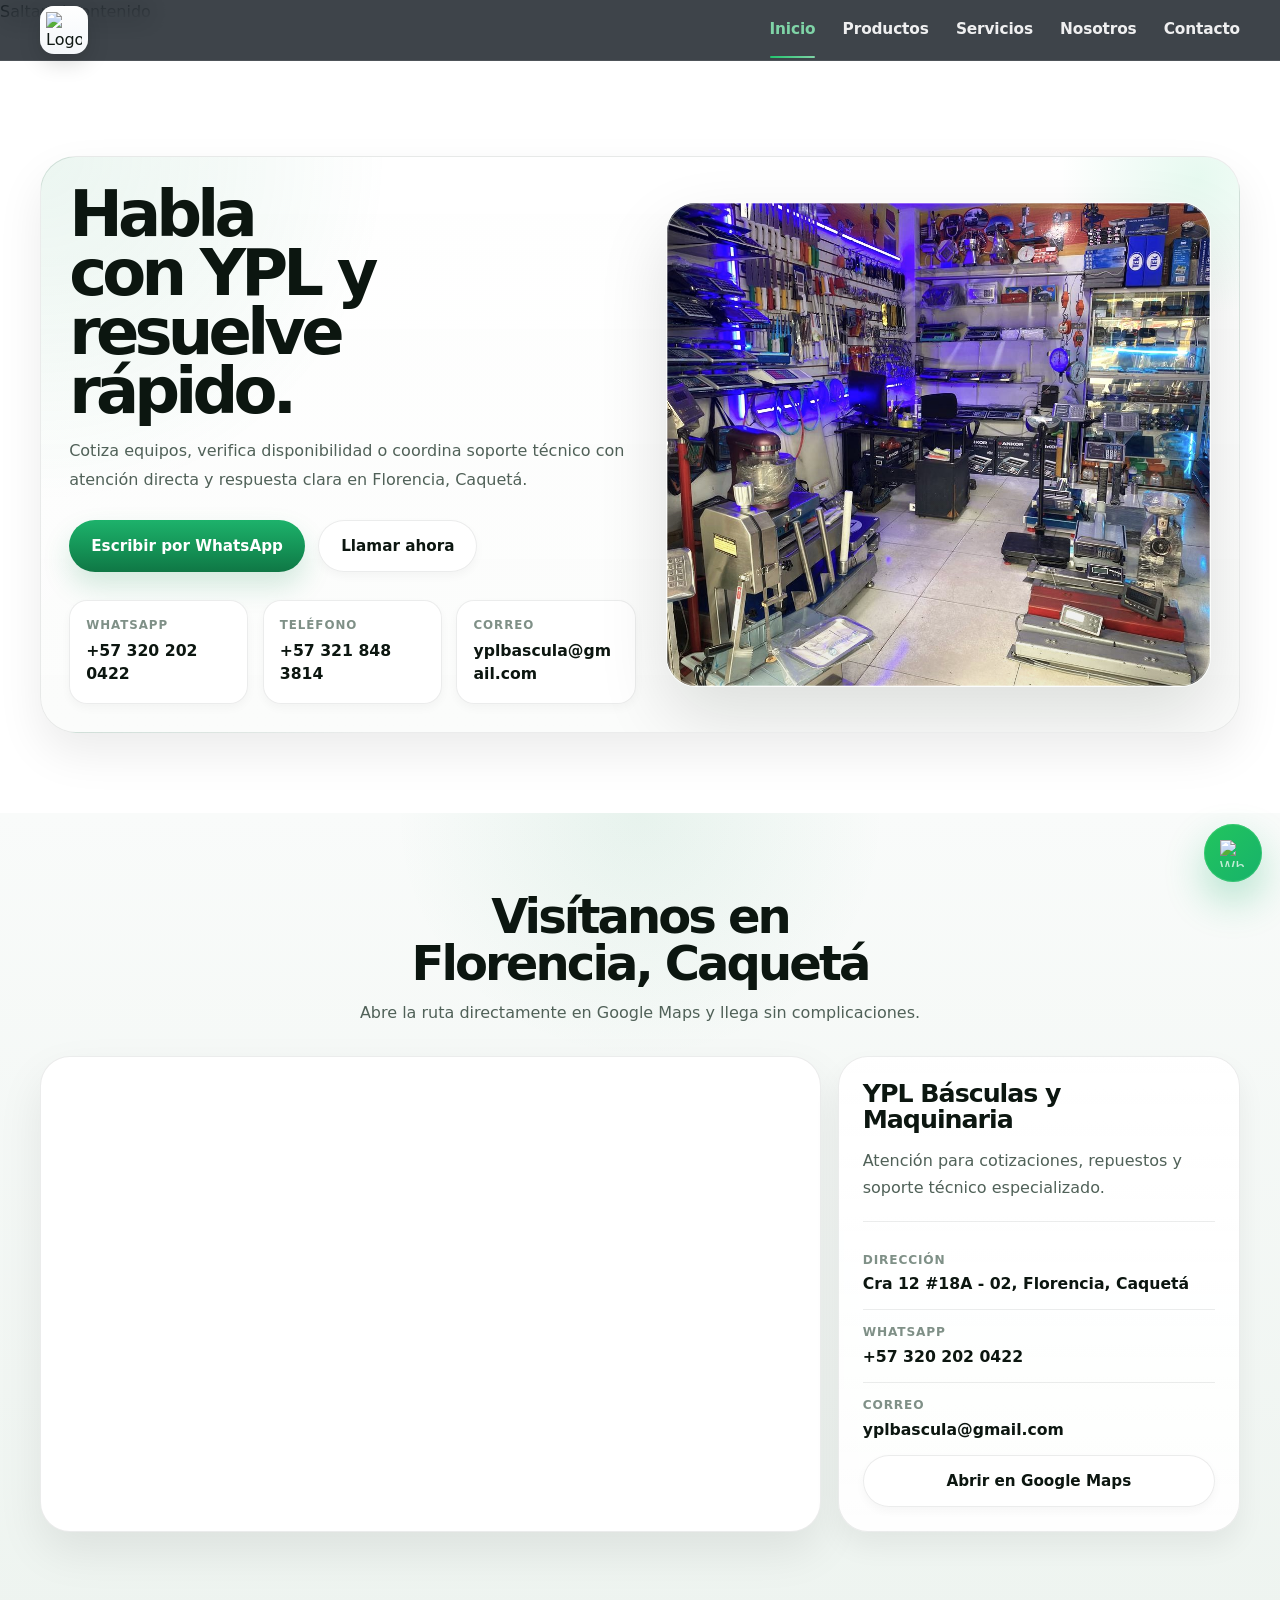
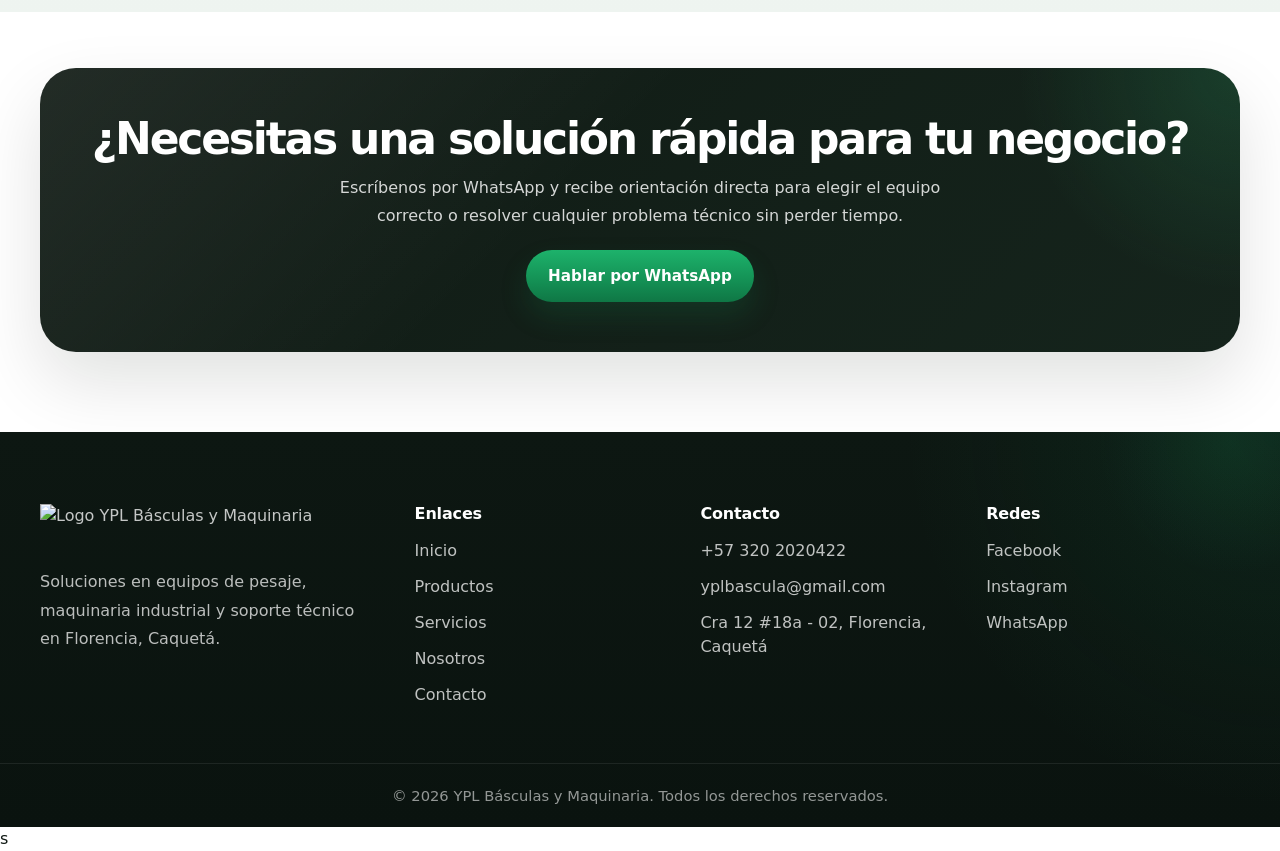
==== commit 248d4195: "finalizado" ====
--- a/contacto/index.html
+++ b/contacto/index.html
@@ -9,7 +9,7 @@
 
   <meta
     name="description"
-    content="Contacta a YPL Básculas y Maquinaria en Florencia, Caquetá. WhatsApp, teléfonos, correo y ubicación del negocio."
+    content="Contacta a YPL Básculas y Maquinaria en Florencia, Caquetá. Cotiza equipos, solicita soporte técnico o visita el punto físico."
   />
 
   <link rel="icon" href="../assets/img/branding/favicon.ico" />
@@ -32,22 +32,19 @@
     <section class="contact-hero section">
       <div class="container">
         <div class="contact-hero__shell">
-
           <div class="contact-hero__grid">
 
             <div class="contact-hero__content">
-              <span class="section-label">Contacto directo</span>
-
-              <h1>Habla con YPL de forma rápida y clara.</h1>
+              <h1>Habla con YPL y resuelve rápido.</h1>
 
               <p class="contact-hero__lead">
-                Cotiza productos, consulta disponibilidad o coordina soporte técnico
-                directamente con nuestro equipo en Florencia, Caquetá.
+                Cotiza equipos, verifica disponibilidad o coordina soporte técnico
+                con atención directa y respuesta clara en Florencia, Caquetá.
               </p>
 
               <div class="contact-hero__actions">
                 <a
-                  href="https://wa.me/573202020422?text=Hola%20YPL,%20quiero%20cotizar%20un%20producto."
+                  href="https://wa.me/573202020422?text=Hola%20YPL,%20quiero%20cotizar%20un%20equipo."
                   target="_blank"
                   rel="noopener noreferrer"
                   class="btn btn-primary"
@@ -62,7 +59,7 @@
 
               <div class="contact-quick-info">
                 <article class="contact-quick-info__item">
-                  <span class="contact-quick-info__label">WhatsApp principal</span>
+                  <span class="contact-quick-info__label">WhatsApp</span>
                   <a
                     href="https://wa.me/573202020422?text=Hola%20YPL,%20necesito%20información."
                     target="_blank"
@@ -73,7 +70,7 @@
                 </article>
 
                 <article class="contact-quick-info__item">
-                  <span class="contact-quick-info__label">Teléfono secundario</span>
+                  <span class="contact-quick-info__label">Teléfono</span>
                   <a href="tel:+573218483814">
                     +57 321 848 3814
                   </a>
@@ -105,10 +102,9 @@
       <div class="container">
 
         <div class="section-heading section-heading--compact">
-          <span class="section-label">Ubicación</span>
           <h2>Visítanos en Florencia, Caquetá</h2>
           <p>
-            Consulta la ubicación del punto físico y abre la ruta directamente en Google Maps.
+            Abre la ruta directamente en Google Maps y llega sin complicaciones.
           </p>
         </div>
 
@@ -123,18 +119,16 @@
           </div>
 
           <aside class="contact-location__card">
-            <span class="contact-location__eyebrow">Punto físico</span>
             <h3>YPL Básculas y Maquinaria</h3>
 
             <p>
-              Atención para cotizaciones, consulta de equipos, repuestos y coordinación
-              de soporte técnico.
+              Atención para cotizaciones, repuestos y soporte técnico especializado.
             </p>
 
             <div class="contact-location__list">
               <div class="contact-location__row">
-                <span>Ciudad</span>
-                <strong>Florencia, Caquetá</strong>
+                <span>Dirección</span>
+                <strong>Cra 12 #18A - 02, Florencia, Caquetá</strong>
               </div>
 
               <div class="contact-location__row">
@@ -165,15 +159,14 @@
     <section class="section contact-cta">
       <div class="container">
         <div class="cta-box">
-          <span class="section-label">Atención rápida</span>
-          <h2>¿Necesitas cotizar o pedir soporte?</h2>
+          <h2>¿Necesitas una solución rápida para tu negocio?</h2>
           <p>
-            Escríbenos por WhatsApp y recibe atención directa para productos,
-            repuestos o servicio técnico.
+            Escríbenos por WhatsApp y recibe orientación directa para elegir el equipo correcto
+            o resolver cualquier problema técnico sin perder tiempo.
           </p>
 
           <a
-            href="https://wa.me/573202020422?text=Hola%20YPL,%20quiero%20cotizar."
+            href="https://wa.me/573202020422?text=Hola%20YPL,%20necesito%20soporte%20o%20asesoría."
             class="btn btn-primary"
             target="_blank"
             rel="noopener noreferrer"
@@ -192,4 +185,4 @@
   <script src="../assets/js/main.js"></script>
 </body>
 
-</html>+</html>s
--- a/assets/css/global/components.css
+++ b/assets/css/global/components.css
@@ -34,7 +34,7 @@
   align-items: center;
   justify-content: space-between;
   gap: 1.5rem;
-  min-height: 78px;
+  min-height: 60px;
 }
 
 /* =========================================
@@ -392,7 +392,7 @@
 
 @media (max-width: 640px) {
   .header-container {
-    min-height: 72px;
+    min-height: 60px;
   }
 
   .logo-box {
--- a/assets/css/pages/contacto.css
+++ b/assets/css/pages/contacto.css
@@ -1,23 +1,28 @@
 /* =========================================================
    CONTACTO | YPL
-   Versión premium, limpia y bien compuesta
+   Minimalista premium / negocio real / más refinado
 ========================================================= */
 
 :root {
-  --c-text: #0d1722;
-  --c-text-soft: #5f6d7b;
-  --c-text-muted: #8a97a5;
+  --c-text: #0c1610;
+  --c-text-soft: #506158;
+  --c-text-muted: #7f9087;
 
   --c-bg: #ffffff;
-  --c-bg-soft: #f6f9fc;
-  --c-bg-soft-2: #edf3f9;
-
-  --c-accent: #1677ff;
-  --c-accent-strong: #0d63df;
-  --c-accent-soft: rgba(22, 119, 255, 0.08);
-
-  --c-border: rgba(15, 23, 32, 0.08);
-  --c-border-strong: rgba(15, 23, 32, 0.14);
+  --c-bg-soft: #f7faf8;
+  --c-bg-soft-2: #eef4f0;
+  --c-bg-soft-3: #e7efe9;
+
+  --c-accent: #149155;
+  --c-accent-strong: #0f7745;
+  --c-accent-bright: #36d182;
+  --c-accent-soft: rgba(20, 145, 85, 0.08);
+  --c-accent-soft-2: rgba(20, 145, 85, 0.14);
+  --c-accent-line: rgba(20, 145, 85, 0.18);
+  --c-accent-glow: rgba(20, 145, 85, 0.2);
+
+  --c-border: rgba(12, 22, 16, 0.08);
+  --c-border-strong: rgba(12, 22, 16, 0.14);
 
   --radius-sm: 14px;
   --radius-md: 18px;
@@ -25,13 +30,15 @@
   --radius-xl: 30px;
   --radius-2xl: 36px;
 
-  --shadow-xs: 0 4px 12px rgba(7, 18, 30, 0.04);
-  --shadow-sm: 0 12px 26px rgba(7, 18, 30, 0.06);
-  --shadow-md: 0 18px 42px rgba(7, 18, 30, 0.08);
-  --shadow-lg: 0 28px 70px rgba(7, 18, 30, 0.12);
+  --shadow-xs: 0 4px 10px rgba(8, 18, 12, 0.035);
+  --shadow-sm: 0 14px 28px rgba(8, 18, 12, 0.06);
+  --shadow-md: 0 20px 46px rgba(8, 18, 12, 0.08);
+  --shadow-lg: 0 30px 70px rgba(8, 18, 12, 0.12);
+  --shadow-xl: 0 38px 90px rgba(8, 18, 12, 0.14);
 
   --transition-fast: 0.22s cubic-bezier(0.22, 1, 0.36, 1);
-  --transition: 0.32s cubic-bezier(0.22, 1, 0.36, 1);
+  --transition: 0.34s cubic-bezier(0.22, 1, 0.36, 1);
+  --transition-slow: 0.48s cubic-bezier(0.22, 1, 0.36, 1);
 }
 
 /* =========================
@@ -53,7 +60,7 @@
 ========================= */
 
 .contact-hero {
-  padding-top: 36px;
+  padding-top: clamp(96px, 11vw, 132px);
 }
 
 .contact-hero__shell {
@@ -62,16 +69,49 @@
   border: 1px solid var(--c-border);
   border-radius: var(--radius-2xl);
   background:
-    radial-gradient(circle at top left, rgba(22, 119, 255, 0.06), transparent 28%),
-    linear-gradient(180deg, #ffffff 0%, #f9fbfd 100%);
-  box-shadow: var(--shadow-sm);
-  padding: clamp(1.4rem, 2vw, 2rem);
+    radial-gradient(circle at top left, var(--c-accent-soft-2) 0%, transparent 26%),
+    linear-gradient(180deg, rgba(255,255,255,0.98) 0%, #fbfcfb 100%);
+  box-shadow: var(--shadow-md);
+  padding: clamp(1.35rem, 2.2vw, 2.2rem);
+  isolation: isolate;
+  transition:
+    transform var(--transition-slow),
+    box-shadow var(--transition-slow),
+    border-color var(--transition);
+}
+
+.contact-hero__shell::before {
+  content: "";
+  position: absolute;
+  inset: 0;
+  background:
+    linear-gradient(135deg, rgba(255,255,255,0.42), rgba(255,255,255,0) 42%);
+  pointer-events: none;
+}
+
+.contact-hero__shell::after {
+  content: "";
+  position: absolute;
+  top: -120px;
+  right: -100px;
+  width: 280px;
+  height: 280px;
+  background: radial-gradient(circle, rgba(54, 209, 130, 0.12) 0%, transparent 70%);
+  pointer-events: none;
+  z-index: 0;
+}
+
+.contact-hero__shell:hover {
+  box-shadow: var(--shadow-xl);
+  border-color: rgba(20, 145, 85, 0.12);
 }
 
 .contact-hero__grid {
+  position: relative;
+  z-index: 1;
   display: grid;
   grid-template-columns: minmax(0, 1.02fr) minmax(320px, 0.98fr);
-  gap: clamp(1.4rem, 2.3vw, 2.5rem);
+  gap: clamp(1.35rem, 2.4vw, 2.6rem);
   align-items: center;
 }
 
@@ -79,65 +119,82 @@
   max-width: 620px;
 }
 
-.contact-hero__content .section-label {
-  margin-bottom: 0.9rem;
-}
-
 .contact-hero__content h1 {
   margin: 0;
-  max-width: 10.5ch;
-  font-size: clamp(2.4rem, 5vw, 4.6rem);
-  line-height: 0.95;
-  letter-spacing: -0.07em;
+  max-width: 10ch;
+  font-size: clamp(2.5rem, 5vw, 4.9rem);
+  line-height: 0.92;
+  letter-spacing: -0.075em;
   font-weight: 800;
   color: var(--c-text);
   text-wrap: balance;
 }
 
 .contact-hero__lead {
-  margin: 1.1rem 0 0;
-  max-width: 42rem;
+  margin: 1.05rem 0 0;
+  max-width: 41rem;
   font-size: 1rem;
-  line-height: 1.75;
+  line-height: 1.8;
   color: var(--c-text-soft);
 }
 
 .contact-hero__actions {
   display: flex;
   flex-wrap: wrap;
-  gap: 0.85rem;
-  margin-top: 1.5rem;
+  gap: 0.82rem;
+  margin-top: 1.55rem;
 }
 
 .contact-quick-info {
   display: grid;
   grid-template-columns: repeat(3, minmax(0, 1fr));
   gap: 0.9rem;
-  margin-top: 1.7rem;
+  margin-top: 1.75rem;
 }
 
 .contact-quick-info__item {
+  position: relative;
   padding: 1rem 1rem 1.05rem;
   border: 1px solid var(--c-border);
   border-radius: var(--radius-md);
-  background: rgba(255, 255, 255, 0.92);
+  background: rgba(255, 255, 255, 0.94);
   box-shadow: var(--shadow-xs);
+  backdrop-filter: blur(8px);
+  -webkit-backdrop-filter: blur(8px);
   transition:
     transform var(--transition),
     box-shadow var(--transition),
-    border-color var(--transition);
+    border-color var(--transition),
+    background var(--transition);
+}
+
+.contact-quick-info__item::after {
+  content: "";
+  position: absolute;
+  inset: auto 0 0 0;
+  height: 2px;
+  background: linear-gradient(90deg, var(--c-accent) 0%, var(--c-accent-bright) 100%);
+  transform: scaleX(0);
+  transform-origin: left;
+  transition: transform var(--transition);
+  opacity: 0.9;
 }
 
 .contact-quick-info__item:hover {
-  transform: translateY(-4px);
+  transform: translateY(-5px);
   box-shadow: var(--shadow-sm);
-  border-color: rgba(22, 119, 255, 0.16);
+  border-color: var(--c-accent-line);
+  background: #ffffff;
+}
+
+.contact-quick-info__item:hover::after {
+  transform: scaleX(1);
 }
 
 .contact-quick-info__label {
   display: block;
-  margin-bottom: 0.45rem;
-  font-size: 0.75rem;
+  margin-bottom: 0.42rem;
+  font-size: 0.74rem;
   font-weight: 800;
   line-height: 1.4;
   letter-spacing: 0.08em;
@@ -153,23 +210,33 @@
   font-weight: 700;
   line-height: 1.45;
   word-break: break-word;
-  transition: color var(--transition-fast);
+  transition: color var(--transition-fast), opacity var(--transition-fast);
 }
 
 .contact-quick-info__item a:hover {
   color: var(--c-accent-strong);
 }
 
-/* CLAVE: aquí arreglamos la “caja fea gris” */
 .contact-hero__media {
   position: relative;
   overflow: hidden;
   border-radius: var(--radius-xl);
-  aspect-ratio: 5 / 4.6;
+  aspect-ratio: 5 / 4.45;
   min-height: 0;
   background: var(--c-bg-soft-2);
-  box-shadow: var(--shadow-md);
+  box-shadow: var(--shadow-lg);
   border: 1px solid rgba(255, 255, 255, 0.75);
+  transform: translateZ(0);
+}
+
+.contact-hero__media::before {
+  content: "";
+  position: absolute;
+  inset: 0;
+  border-radius: inherit;
+  box-shadow: inset 0 0 0 1px rgba(255,255,255,0.32);
+  pointer-events: none;
+  z-index: 2;
 }
 
 .contact-hero__media::after {
@@ -177,8 +244,9 @@
   position: absolute;
   inset: 0;
   background:
-    linear-gradient(180deg, rgba(0,0,0,0) 50%, rgba(8, 18, 30, 0.08) 100%);
+    linear-gradient(180deg, rgba(0, 0, 0, 0) 52%, rgba(8, 18, 12, 0.08) 100%);
   pointer-events: none;
+  z-index: 1;
 }
 
 .contact-hero__media img {
@@ -186,6 +254,14 @@
   width: 100%;
   height: 100%;
   object-fit: cover;
+  transition:
+    transform 0.85s cubic-bezier(0.22, 1, 0.36, 1),
+    filter 0.45s ease;
+}
+
+.contact-hero__media:hover img {
+  transform: scale(1.035);
+  filter: saturate(1.04) contrast(1.02);
 }
 
 /* =========================
@@ -197,7 +273,7 @@
   align-items: center;
   justify-content: center;
   min-height: 52px;
-  padding: 0.92rem 1.35rem;
+  padding: 0.94rem 1.38rem;
   border-radius: 999px;
   text-decoration: none;
   font-weight: 700;
@@ -207,35 +283,46 @@
     box-shadow var(--transition-fast),
     border-color var(--transition-fast),
     background var(--transition-fast),
-    color var(--transition-fast);
+    color var(--transition-fast),
+    filter var(--transition-fast);
 }
 
 .btn:hover {
   transform: translateY(-2px);
 }
 
+.btn:active {
+  transform: translateY(0);
+}
+
 .btn-primary {
   color: #ffffff;
-  background: linear-gradient(180deg, #2b8bff 0%, #1677ff 55%, #0d63df 100%);
-  box-shadow: 0 14px 28px rgba(22, 119, 255, 0.18);
+  background: linear-gradient(180deg, #1db26b 0%, #149155 58%, #0f7745 100%);
+  box-shadow:
+    0 14px 28px rgba(20, 145, 85, 0.18),
+    0 0 0 0 rgba(20, 145, 85, 0.18);
   border: none;
 }
 
 .btn-primary:hover {
-  box-shadow: 0 18px 34px rgba(22, 119, 255, 0.24);
+  box-shadow:
+    0 18px 34px rgba(20, 145, 85, 0.24),
+    0 0 0 8px rgba(20, 145, 85, 0.08);
+  filter: saturate(1.04);
 }
 
 .btn-secondary {
   color: var(--c-text);
-  background: rgba(255, 255, 255, 0.92);
+  background: rgba(255, 255, 255, 0.95);
   border: 1px solid var(--c-border);
   box-shadow: var(--shadow-xs);
 }
 
 .btn-secondary:hover {
   color: var(--c-accent-strong);
-  border-color: rgba(22, 119, 255, 0.16);
+  border-color: var(--c-accent-line);
   box-shadow: var(--shadow-sm);
+  background: #ffffff;
 }
 
 /* =========================
@@ -244,23 +331,24 @@
 
 .section-heading--compact {
   max-width: 760px;
-  margin: 0 auto 1.8rem;
+  margin: 0 auto 1.85rem;
   text-align: center;
 }
 
 .section-heading--compact h2 {
   margin: 0;
   font-size: clamp(2rem, 4vw, 3rem);
-  line-height: 1;
+  line-height: 0.98;
   font-weight: 800;
   letter-spacing: -0.06em;
   color: var(--c-text);
+  text-wrap: balance;
 }
 
 .section-heading--compact p {
-  margin-top: 0.75rem;
+  margin-top: 0.74rem;
   color: var(--c-text-soft);
-  line-height: 1.75;
+  line-height: 1.74;
 }
 
 /* =========================
@@ -269,14 +357,14 @@
 
 .contact-location {
   background:
-    radial-gradient(circle at top, rgba(22, 119, 255, 0.04), transparent 24%),
-    linear-gradient(180deg, #f8fbfe 0%, #eef4fa 100%);
+    radial-gradient(circle at top, var(--c-accent-soft) 0%, transparent 24%),
+    linear-gradient(180deg, #f9fbfa 0%, #eef4f0 100%);
 }
 
 .contact-location__grid {
   display: grid;
-  grid-template-columns: minmax(0, 1.3fr) minmax(280px, 0.7fr);
-  gap: 1.15rem;
+  grid-template-columns: minmax(0, 1.32fr) minmax(290px, 0.68fr);
+  gap: 1.05rem;
   align-items: stretch;
 }
 
@@ -285,7 +373,17 @@
   border-radius: var(--radius-xl);
   border: 1px solid var(--c-border);
   box-shadow: var(--shadow-md);
-  background: #fff;
+  background: #ffffff;
+  transition:
+    transform var(--transition),
+    box-shadow var(--transition),
+    border-color var(--transition);
+}
+
+.contact-location__map:hover {
+  transform: translateY(-3px);
+  box-shadow: var(--shadow-lg);
+  border-color: rgba(20, 145, 85, 0.12);
 }
 
 .contact-location__map iframe {
@@ -303,37 +401,38 @@
   padding: 1.5rem;
   border-radius: var(--radius-xl);
   border: 1px solid var(--c-border);
-  background: rgba(255, 255, 255, 0.9);
+  background:
+    linear-gradient(180deg, rgba(255,255,255,0.96) 0%, rgba(255,255,255,0.9) 100%);
   box-shadow: var(--shadow-sm);
-}
-
-.contact-location__eyebrow {
-  display: inline-block;
-  margin-bottom: 0.8rem;
-  font-size: 0.78rem;
-  font-weight: 800;
-  letter-spacing: 0.08em;
-  text-transform: uppercase;
-  color: var(--c-text-muted);
+  transition:
+    transform var(--transition),
+    box-shadow var(--transition),
+    border-color var(--transition);
+}
+
+.contact-location__card:hover {
+  transform: translateY(-4px);
+  box-shadow: var(--shadow-md);
+  border-color: rgba(20, 145, 85, 0.12);
 }
 
 .contact-location__card h3 {
   margin: 0;
-  font-size: 1.6rem;
-  line-height: 1.05;
+  font-size: 1.58rem;
+  line-height: 1.04;
   letter-spacing: -0.04em;
   color: var(--c-text);
 }
 
 .contact-location__card p {
-  margin: 0.85rem 0 0;
+  margin: 0.82rem 0 0;
   color: var(--c-text-soft);
-  line-height: 1.7;
+  line-height: 1.72;
 }
 
 .contact-location__list {
-  margin-top: 1.3rem;
-  padding-top: 1rem;
+  margin-top: 1.2rem;
+  padding-top: 0.95rem;
   border-top: 1px solid var(--c-border);
 }
 
@@ -341,25 +440,30 @@
   display: flex;
   flex-direction: column;
   gap: 0.2rem;
-  padding: 0.85rem 0;
+  padding: 0.84rem 0;
   border-bottom: 1px solid var(--c-border);
+  transition: padding var(--transition-fast), border-color var(--transition-fast);
 }
 
 .contact-location__row:last-child {
   border-bottom: none;
 }
 
+.contact-location__row:hover {
+  border-color: rgba(20, 145, 85, 0.14);
+}
+
 .contact-location__row span {
-  font-size: 0.78rem;
+  font-size: 0.76rem;
   font-weight: 800;
-  letter-spacing: 0.06em;
+  letter-spacing: 0.07em;
   text-transform: uppercase;
   color: var(--c-text-muted);
 }
 
 .contact-location__row strong {
   font-size: 0.98rem;
-  line-height: 1.45;
+  line-height: 1.5;
   color: var(--c-text);
 }
 
@@ -372,16 +476,26 @@
 }
 
 .cta-box {
+  position: relative;
   overflow: hidden;
-  position: relative;
   text-align: center;
-  padding: clamp(2.2rem, 4vw, 3rem) 1.5rem;
+  padding: clamp(2.2rem, 4vw, 3.1rem) 1.5rem;
   border-radius: var(--radius-2xl);
   background:
-    radial-gradient(circle at top right, rgba(22, 119, 255, 0.18), transparent 18%),
-    linear-gradient(135deg, #0f1720 0%, #121f2c 100%);
+    radial-gradient(circle at top right, rgba(54, 209, 130, 0.16), transparent 18%),
+    linear-gradient(135deg, #101a14 0%, #15241c 100%);
   box-shadow: var(--shadow-lg);
   color: #ffffff;
+  isolation: isolate;
+}
+
+.cta-box::before {
+  content: "";
+  position: absolute;
+  inset: 0;
+  background:
+    linear-gradient(135deg, rgba(255,255,255,0.08), transparent 44%);
+  pointer-events: none;
 }
 
 .cta-box > * {
@@ -391,18 +505,18 @@
 
 .cta-box h2 {
   margin: 0;
-  font-size: clamp(1.9rem, 4vw, 2.7rem);
-  line-height: 1;
+  font-size: clamp(1.95rem, 4vw, 2.75rem);
+  line-height: 0.98;
   font-weight: 800;
   letter-spacing: -0.05em;
   text-wrap: balance;
 }
 
 .cta-box p {
-  max-width: 40rem;
-  margin: 0.8rem auto 0;
+  max-width: 41rem;
+  margin: 0.84rem auto 0;
   color: rgba(255, 255, 255, 0.82);
-  line-height: 1.75;
+  line-height: 1.74;
 }
 
 .cta-box .btn {
@@ -414,13 +528,17 @@
 ========================= */
 
 @media (max-width: 1100px) {
+  .contact-hero {
+    padding-top: 112px;
+  }
+
   .contact-hero__grid,
   .contact-location__grid {
     grid-template-columns: 1fr;
   }
 
   .contact-hero__content h1 {
-    max-width: 12ch;
+    max-width: 11.5ch;
   }
 
   .contact-hero__media {
@@ -436,7 +554,7 @@
 
 @media (max-width: 640px) {
   .contact-hero {
-    padding-top: 18px;
+    padding-top: 92px;
   }
 
   .contact-hero__shell {
@@ -446,7 +564,12 @@
 
   .contact-hero__content h1 {
     max-width: 100%;
-    font-size: clamp(2.1rem, 10vw, 3rem);
+    font-size: clamp(2.1rem, 10vw, 3.05rem);
+  }
+
+  .contact-hero__lead {
+    font-size: 0.98rem;
+    line-height: 1.68;
   }
 
   .contact-hero__actions {
@@ -471,6 +594,14 @@
 
   .contact-location__map iframe {
     min-height: 300px;
+  }
+
+  .contact-location__card {
+    padding: 1.1rem;
+  }
+
+  .cta-box {
+    padding: 2rem 1.15rem;
   }
 }
 
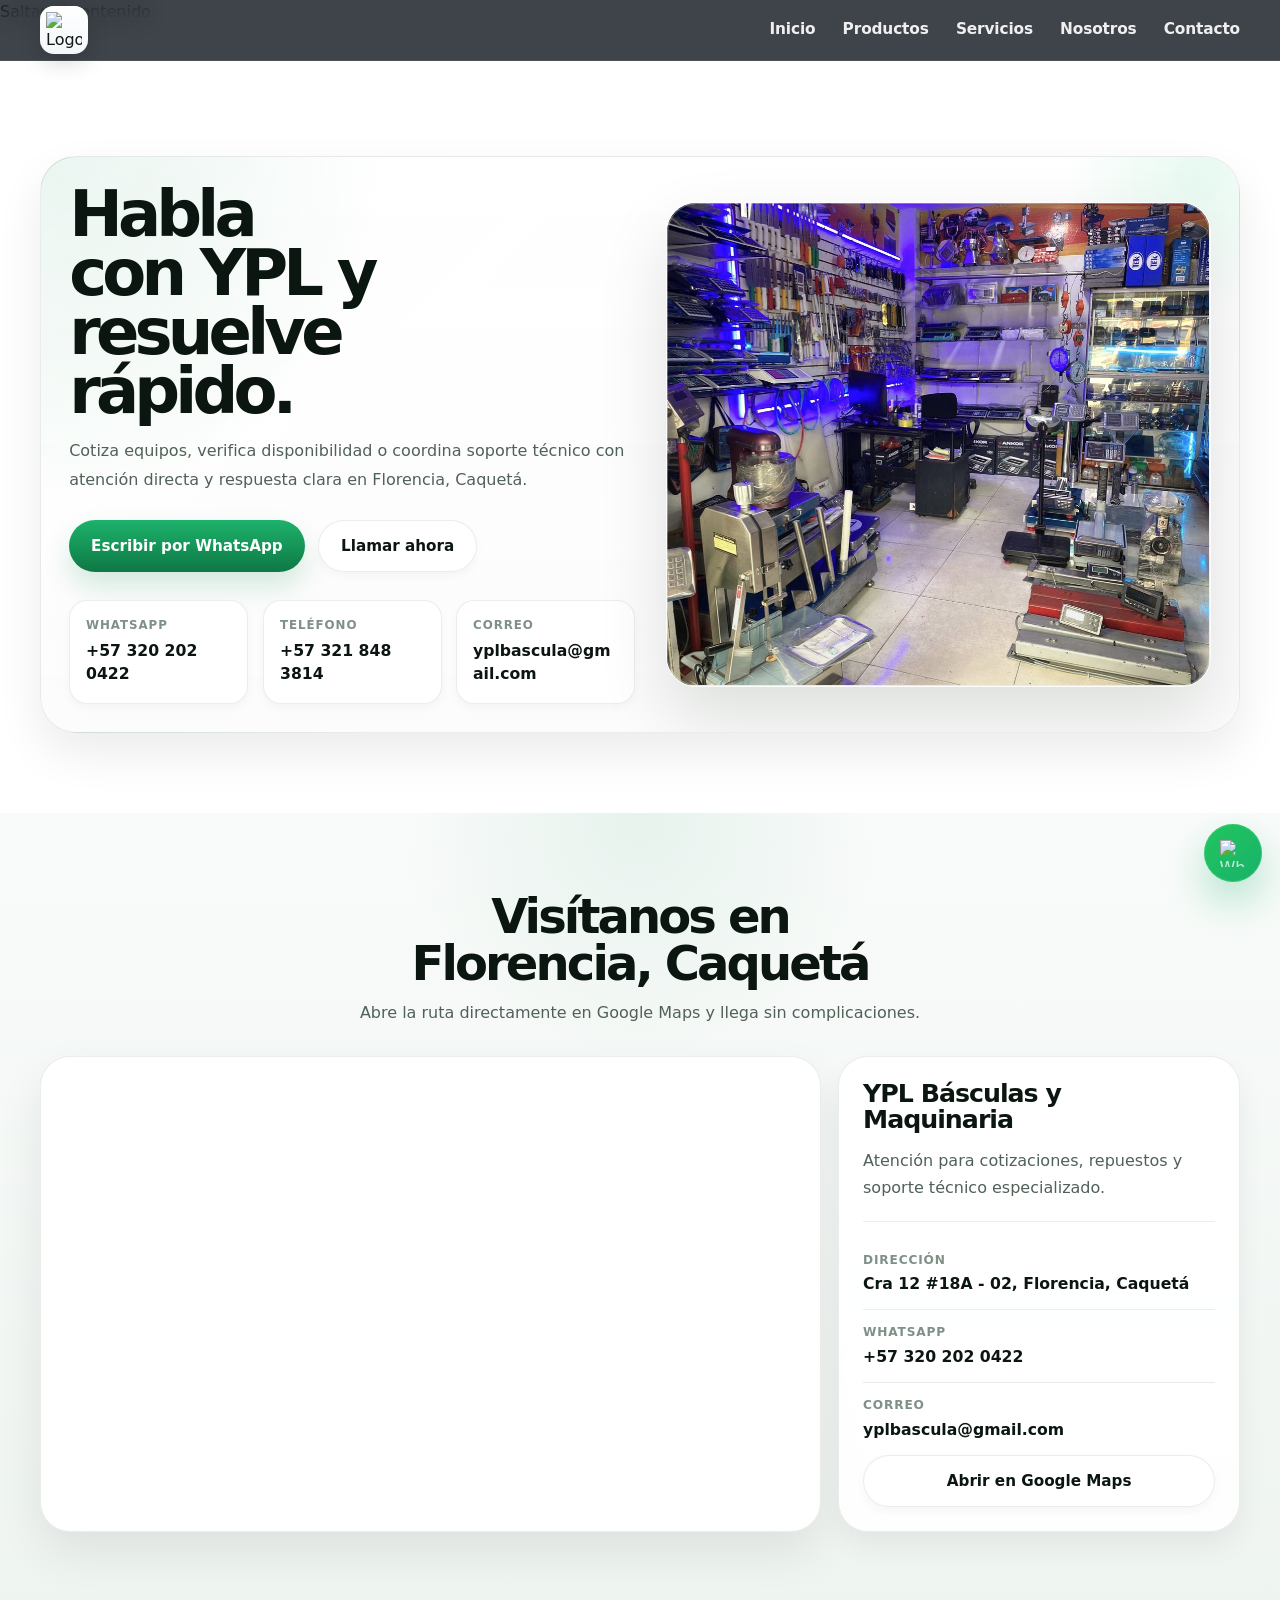
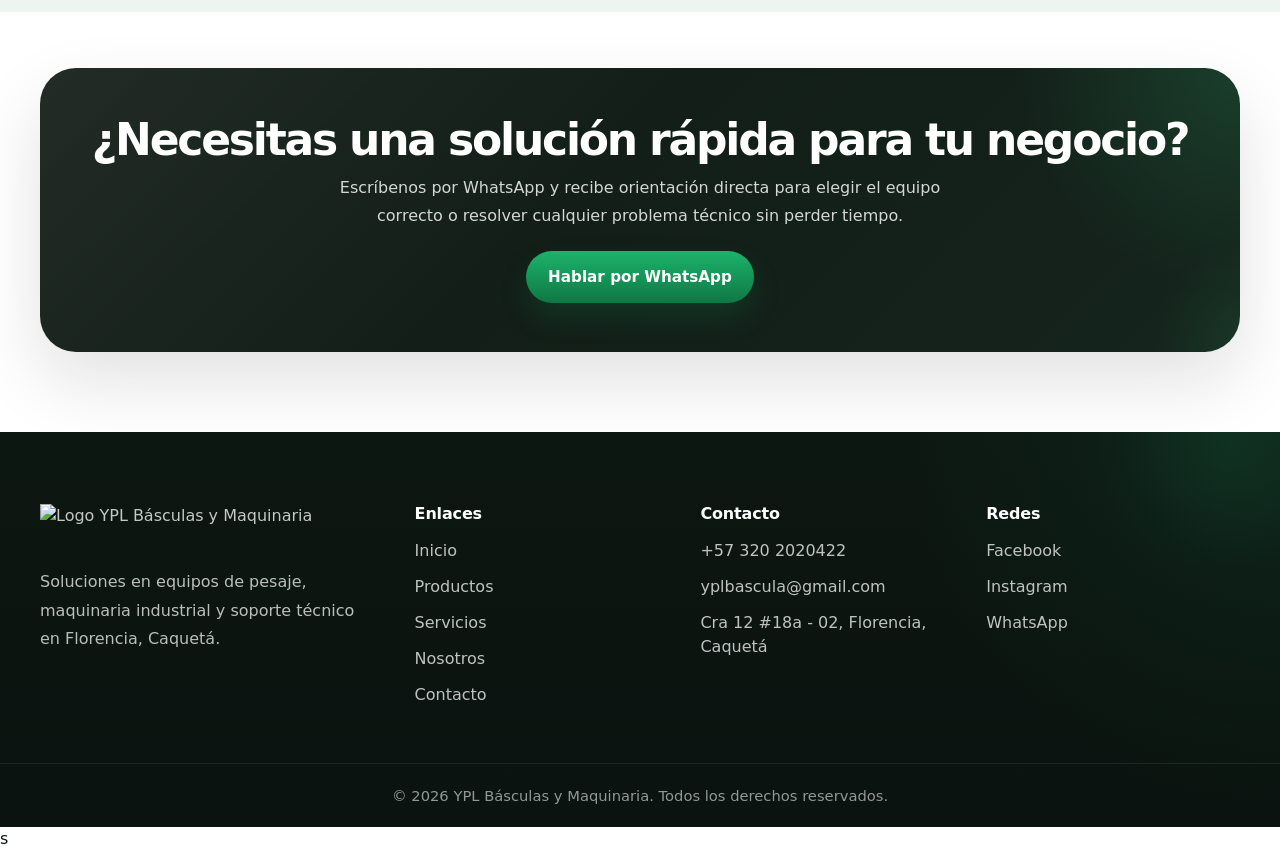
==== commit ee29f1d2: "Actualización diseño productos y mejoras CSS" ====
--- a/contacto/index.html
+++ b/contacto/index.html
@@ -7,10 +7,8 @@
 
   <title>Contacto | YPL Básculas y Maquinaria</title>
 
-  <meta
-    name="description"
-    content="Contacta a YPL Básculas y Maquinaria en Florencia, Caquetá. Cotiza equipos, solicita soporte técnico o visita el punto físico."
-  />
+  <meta name="description"
+    content="Contacta a YPL Básculas y Maquinaria en Florencia, Caquetá. Cotiza equipos, solicita soporte técnico o visita el punto físico." />
 
   <link rel="icon" href="../assets/img/branding/favicon.ico" />
 
@@ -43,12 +41,8 @@
               </p>
 
               <div class="contact-hero__actions">
-                <a
-                  href="https://wa.me/573202020422?text=Hola%20YPL,%20quiero%20cotizar%20un%20equipo."
-                  target="_blank"
-                  rel="noopener noreferrer"
-                  class="btn btn-primary"
-                >
+                <a href="https://wa.me/573202020422?text=Hola%20YPL,%20quiero%20cotizar%20un%20equipo." target="_blank"
+                  rel="noopener noreferrer" class="btn btn-primary">
                   Escribir por WhatsApp
                 </a>
 
@@ -60,11 +54,8 @@
               <div class="contact-quick-info">
                 <article class="contact-quick-info__item">
                   <span class="contact-quick-info__label">WhatsApp</span>
-                  <a
-                    href="https://wa.me/573202020422?text=Hola%20YPL,%20necesito%20información."
-                    target="_blank"
-                    rel="noopener noreferrer"
-                  >
+                  <a href="https://wa.me/573202020422?text=Hola%20YPL,%20necesito%20información." target="_blank"
+                    rel="noopener noreferrer">
                     +57 320 202 0422
                   </a>
                 </article>
@@ -86,10 +77,8 @@
             </div>
 
             <div class="contact-hero__media">
-              <img
-                src="../assets/img/negocio/mostrador.jpg"
-                alt="Interior del punto físico de YPL Básculas y Maquinaria"
-              />
+              <img src="../assets/img/negocio/mostrador.jpg"
+                alt="Interior del punto físico de YPL Básculas y Maquinaria" />
             </div>
 
           </div>
@@ -112,10 +101,8 @@
           <div class="contact-location__map">
             <iframe
               src="https://www.google.com/maps/embed?pb=!1m18!1m12!1m3!1d3328.716333329728!2d-75.615282!3d1.617777!2m3!1f0!2f0!3f0!3m2!1i1024!2i768!4f13.1!3m3!1m2!1s0x8e244f3d164ad8af%3A0x582f06ba79a8795c!2sYPL%20B%C3%A1sculas%20y%20Maquinaria!5e1!3m2!1ses-419!2sco!4v1774585998809!5m2!1ses-419!2sco"
-              loading="lazy"
-              referrerpolicy="no-referrer-when-downgrade"
-              title="Mapa de YPL Básculas y Maquinaria"
-            ></iframe>
+              loading="lazy" referrerpolicy="no-referrer-when-downgrade"
+              title="Mapa de YPL Básculas y Maquinaria"></iframe>
           </div>
 
           <aside class="contact-location__card">
@@ -142,12 +129,8 @@
               </div>
             </div>
 
-            <a
-              href="https://maps.app.goo.gl/wnQWQKK6UBiWRVNE8"
-              target="_blank"
-              rel="noopener noreferrer"
-              class="btn btn-secondary btn-block"
-            >
+            <a href="https://maps.app.goo.gl/wnQWQKK6UBiWRVNE8" target="_blank" rel="noopener noreferrer"
+              class="btn btn-secondary btn-block">
               Abrir en Google Maps
             </a>
           </aside>
@@ -165,12 +148,8 @@
             o resolver cualquier problema técnico sin perder tiempo.
           </p>
 
-          <a
-            href="https://wa.me/573202020422?text=Hola%20YPL,%20necesito%20soporte%20o%20asesoría."
-            class="btn btn-primary"
-            target="_blank"
-            rel="noopener noreferrer"
-          >
+          <a href="https://wa.me/573202020422?text=Hola%20YPL,%20necesito%20soporte%20o%20asesoría."
+            class="btn btn-primary" target="_blank" rel="noopener noreferrer">
             Hablar por WhatsApp
           </a>
         </div>
--- a/assets/css/pages/contacto.css
+++ b/assets/css/pages/contacto.css
@@ -1,6 +1,6 @@
 /* =========================================================
    CONTACTO | YPL
-   Minimalista premium / negocio real / más refinado
+   Minimalista premium / negocio real / microinteracciones refinadas
 ========================================================= */
 
 :root {
@@ -37,8 +37,12 @@
   --shadow-xl: 0 38px 90px rgba(8, 18, 12, 0.14);
 
   --transition-fast: 0.22s cubic-bezier(0.22, 1, 0.36, 1);
-  --transition: 0.34s cubic-bezier(0.22, 1, 0.36, 1);
-  --transition-slow: 0.48s cubic-bezier(0.22, 1, 0.36, 1);
+  --transition: 0.3s cubic-bezier(0.22, 1, 0.36, 1);
+  --transition-slow: 0.46s cubic-bezier(0.22, 1, 0.36, 1);
+
+  --focus-ring:
+    0 0 0 3px rgba(20, 145, 85, 0.12),
+    0 0 0 7px rgba(20, 145, 85, 0.06);
 }
 
 /* =========================
@@ -53,6 +57,31 @@
 
 .btn-block {
   width: 100%;
+}
+
+a,
+button,
+input,
+textarea,
+select,
+iframe,
+.contact-quick-info__item,
+.contact-location__map,
+.contact-location__card,
+.cta-box,
+.contact-hero__shell,
+.contact-hero__media img {
+  -webkit-tap-highlight-color: transparent;
+}
+
+a:focus-visible,
+button:focus-visible,
+.btn:focus-visible,
+.contact-quick-info__item a:focus-visible,
+.contact-location__map:focus-within,
+.contact-location__card:focus-within {
+  outline: none;
+  box-shadow: var(--focus-ring);
 }
 
 /* =========================
@@ -70,14 +99,16 @@
   border-radius: var(--radius-2xl);
   background:
     radial-gradient(circle at top left, var(--c-accent-soft-2) 0%, transparent 26%),
-    linear-gradient(180deg, rgba(255,255,255,0.98) 0%, #fbfcfb 100%);
+    linear-gradient(180deg, rgba(255, 255, 255, 0.98) 0%, #fbfcfb 100%);
   box-shadow: var(--shadow-md);
   padding: clamp(1.35rem, 2.2vw, 2.2rem);
   isolation: isolate;
   transition:
     transform var(--transition-slow),
     box-shadow var(--transition-slow),
-    border-color var(--transition);
+    border-color var(--transition),
+    background-position var(--transition-slow);
+  will-change: transform, box-shadow;
 }
 
 .contact-hero__shell::before {
@@ -85,7 +116,7 @@
   position: absolute;
   inset: 0;
   background:
-    linear-gradient(135deg, rgba(255,255,255,0.42), rgba(255,255,255,0) 42%);
+    linear-gradient(135deg, rgba(255, 255, 255, 0.42), rgba(255, 255, 255, 0) 42%);
   pointer-events: none;
 }
 
@@ -99,11 +130,17 @@
   background: radial-gradient(circle, rgba(54, 209, 130, 0.12) 0%, transparent 70%);
   pointer-events: none;
   z-index: 0;
+  transition: transform var(--transition-slow), opacity var(--transition-slow);
 }
 
 .contact-hero__shell:hover {
   box-shadow: var(--shadow-xl);
   border-color: rgba(20, 145, 85, 0.12);
+}
+
+.contact-hero__shell:hover::after {
+  transform: scale(1.04);
+  opacity: 0.95;
 }
 
 .contact-hero__grid {
@@ -165,7 +202,8 @@
     transform var(--transition),
     box-shadow var(--transition),
     border-color var(--transition),
-    background var(--transition);
+    background-color var(--transition);
+  will-change: transform, box-shadow;
 }
 
 .contact-quick-info__item::after {
@@ -181,13 +219,14 @@
 }
 
 .contact-quick-info__item:hover {
-  transform: translateY(-5px);
+  transform: translateY(-4px);
   box-shadow: var(--shadow-sm);
   border-color: var(--c-accent-line);
   background: #ffffff;
 }
 
-.contact-quick-info__item:hover::after {
+.contact-quick-info__item:hover::after,
+.contact-quick-info__item:focus-within::after {
   transform: scaleX(1);
 }
 
@@ -210,11 +249,18 @@
   font-weight: 700;
   line-height: 1.45;
   word-break: break-word;
-  transition: color var(--transition-fast), opacity var(--transition-fast);
+  transition:
+    color var(--transition-fast),
+    opacity var(--transition-fast),
+    transform var(--transition-fast);
 }
 
 .contact-quick-info__item a:hover {
   color: var(--c-accent-strong);
+}
+
+.contact-quick-info__item a:active {
+  transform: scale(0.99);
 }
 
 .contact-hero__media {
@@ -234,7 +280,7 @@
   position: absolute;
   inset: 0;
   border-radius: inherit;
-  box-shadow: inset 0 0 0 1px rgba(255,255,255,0.32);
+  box-shadow: inset 0 0 0 1px rgba(255, 255, 255, 0.32);
   pointer-events: none;
   z-index: 2;
 }
@@ -255,8 +301,9 @@
   height: 100%;
   object-fit: cover;
   transition:
-    transform 0.85s cubic-bezier(0.22, 1, 0.36, 1),
-    filter 0.45s ease;
+    transform 0.8s cubic-bezier(0.22, 1, 0.36, 1),
+    filter 0.32s ease;
+  will-change: transform;
 }
 
 .contact-hero__media:hover img {
@@ -269,6 +316,7 @@
 ========================= */
 
 .btn {
+  position: relative;
   display: inline-flex;
   align-items: center;
   justify-content: center;
@@ -282,17 +330,34 @@
     transform var(--transition-fast),
     box-shadow var(--transition-fast),
     border-color var(--transition-fast),
-    background var(--transition-fast),
+    background-color var(--transition-fast),
     color var(--transition-fast),
-    filter var(--transition-fast);
+    filter var(--transition-fast),
+    opacity var(--transition-fast);
+  will-change: transform, box-shadow;
+}
+
+.btn::before {
+  content: "";
+  position: absolute;
+  inset: 0;
+  border-radius: inherit;
+  background: linear-gradient(180deg, rgba(255, 255, 255, 0.14), rgba(255, 255, 255, 0));
+  opacity: 0;
+  transition: opacity var(--transition-fast);
+  pointer-events: none;
 }
 
 .btn:hover {
   transform: translateY(-2px);
 }
 
+.btn:hover::before {
+  opacity: 1;
+}
+
 .btn:active {
-  transform: translateY(0);
+  transform: translateY(0) scale(0.985);
 }
 
 .btn-primary {
@@ -311,6 +376,13 @@
   filter: saturate(1.04);
 }
 
+.btn-primary:focus-visible {
+  box-shadow:
+    0 18px 34px rgba(20, 145, 85, 0.24),
+    0 0 0 4px rgba(20, 145, 85, 0.16),
+    0 0 0 9px rgba(20, 145, 85, 0.08);
+}
+
 .btn-secondary {
   color: var(--c-text);
   background: rgba(255, 255, 255, 0.95);
@@ -322,6 +394,11 @@
   color: var(--c-accent-strong);
   border-color: var(--c-accent-line);
   box-shadow: var(--shadow-sm);
+  background: #ffffff;
+}
+
+.btn-secondary:focus-visible {
+  border-color: rgba(20, 145, 85, 0.22);
   background: #ffffff;
 }
 
@@ -378,6 +455,7 @@
     transform var(--transition),
     box-shadow var(--transition),
     border-color var(--transition);
+  will-change: transform, box-shadow;
 }
 
 .contact-location__map:hover {
@@ -402,12 +480,14 @@
   border-radius: var(--radius-xl);
   border: 1px solid var(--c-border);
   background:
-    linear-gradient(180deg, rgba(255,255,255,0.96) 0%, rgba(255,255,255,0.9) 100%);
+    linear-gradient(180deg, rgba(255, 255, 255, 0.96) 0%, rgba(255, 255, 255, 0.9) 100%);
   box-shadow: var(--shadow-sm);
   transition:
     transform var(--transition),
     box-shadow var(--transition),
-    border-color var(--transition);
+    border-color var(--transition),
+    background-color var(--transition);
+  will-change: transform, box-shadow;
 }
 
 .contact-location__card:hover {
@@ -442,7 +522,9 @@
   gap: 0.2rem;
   padding: 0.84rem 0;
   border-bottom: 1px solid var(--c-border);
-  transition: padding var(--transition-fast), border-color var(--transition-fast);
+  transition:
+    border-color var(--transition-fast),
+    transform var(--transition-fast);
 }
 
 .contact-location__row:last-child {
@@ -451,6 +533,7 @@
 
 .contact-location__row:hover {
   border-color: rgba(20, 145, 85, 0.14);
+  transform: translateX(2px);
 }
 
 .contact-location__row span {
@@ -487,6 +570,11 @@
   box-shadow: var(--shadow-lg);
   color: #ffffff;
   isolation: isolate;
+  transition:
+    transform var(--transition),
+    box-shadow var(--transition),
+    filter var(--transition);
+  will-change: transform, box-shadow;
 }
 
 .cta-box::before {
@@ -494,8 +582,30 @@
   position: absolute;
   inset: 0;
   background:
-    linear-gradient(135deg, rgba(255,255,255,0.08), transparent 44%);
+    linear-gradient(135deg, rgba(255, 255, 255, 0.08), transparent 44%);
   pointer-events: none;
+}
+
+.cta-box::after {
+  content: "";
+  position: absolute;
+  inset: auto -12% -42% auto;
+  width: 240px;
+  height: 240px;
+  border-radius: 50%;
+  background: radial-gradient(circle, rgba(54, 209, 130, 0.14), transparent 68%);
+  pointer-events: none;
+  transition: transform var(--transition-slow), opacity var(--transition-slow);
+}
+
+.cta-box:hover {
+  transform: translateY(-3px);
+  box-shadow: var(--shadow-xl);
+}
+
+.cta-box:hover::after {
+  transform: scale(1.05);
+  opacity: 0.95;
 }
 
 .cta-box > * {
@@ -524,6 +634,71 @@
 }
 
 /* =========================
+   DESKTOP / HOVER REAL
+========================= */
+
+@media (hover: hover) and (pointer: fine) {
+  .contact-hero__shell:hover {
+    transform: translateY(-2px);
+  }
+
+  .contact-quick-info__item:hover {
+    transform: translateY(-4px);
+  }
+
+  .contact-hero__media:hover img {
+    transform: scale(1.035);
+  }
+}
+
+/* =========================
+   TABLET / TOUCH MIXTO
+========================= */
+
+@media (hover: none), (pointer: coarse) {
+  .contact-hero__shell:hover,
+  .contact-quick-info__item:hover,
+  .contact-location__map:hover,
+  .contact-location__card:hover,
+  .cta-box:hover,
+  .btn:hover {
+    transform: none;
+  }
+
+  .contact-hero__media:hover img {
+    transform: none;
+    filter: none;
+  }
+
+  .contact-quick-info__item:active,
+  .contact-location__card:active,
+  .contact-location__map:active,
+  .cta-box:active {
+    transform: scale(0.997);
+  }
+
+  .contact-quick-info__item:active::after {
+    transform: scaleX(1);
+  }
+
+  .btn {
+    min-height: 54px;
+  }
+
+  .btn-primary:active {
+    box-shadow:
+      0 12px 24px rgba(20, 145, 85, 0.2),
+      0 0 0 6px rgba(20, 145, 85, 0.08);
+  }
+
+  .btn-secondary:active {
+    border-color: var(--c-accent-line);
+    background: #ffffff;
+    box-shadow: var(--shadow-sm);
+  }
+}
+
+/* =========================
    RESPONSIVE
 ========================= */
 
@@ -603,7 +778,15 @@
   .cta-box {
     padding: 2rem 1.15rem;
   }
-}
+
+  .contact-location__row:hover {
+    transform: none;
+  }
+}
+
+/* =========================
+   REDUCED MOTION
+========================= */
 
 @media (prefers-reduced-motion: reduce) {
   *,
@@ -611,5 +794,6 @@
   *::after {
     animation: none !important;
     transition: none !important;
+    scroll-behavior: auto !important;
   }
 }
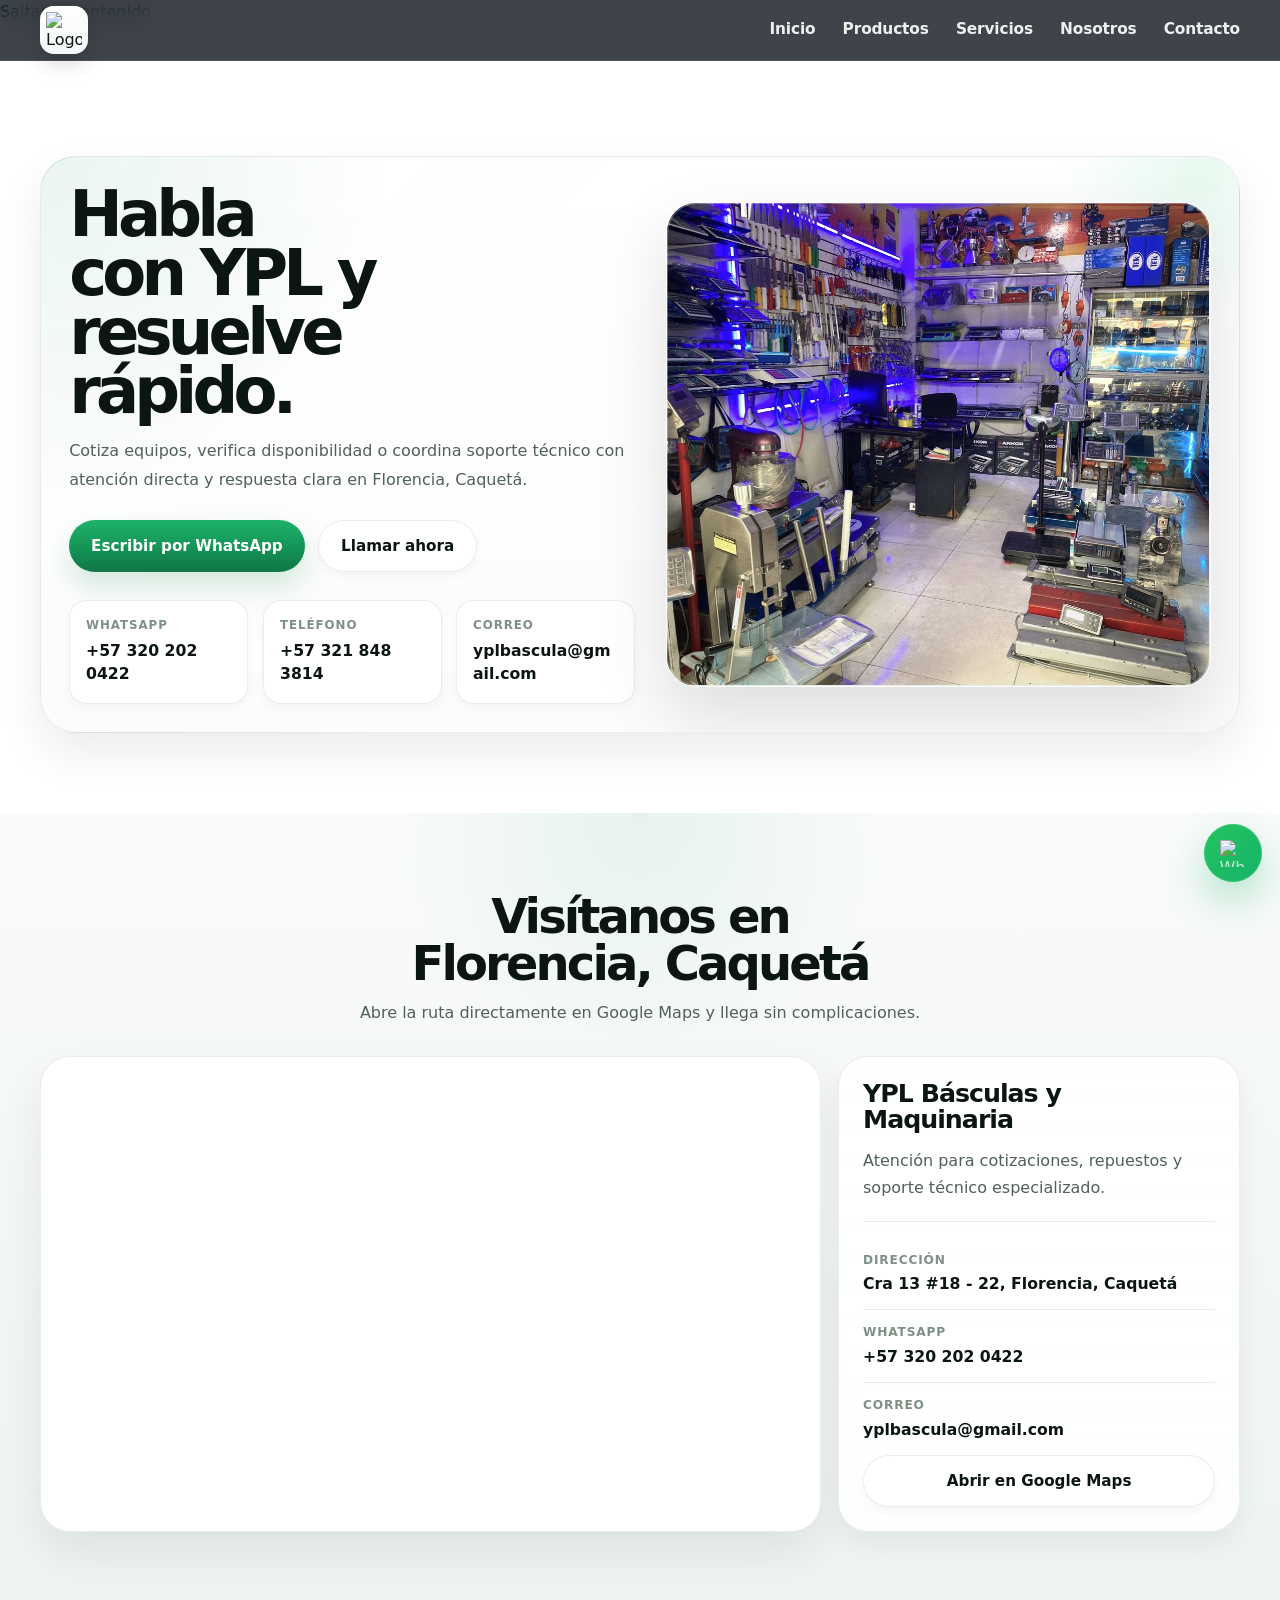
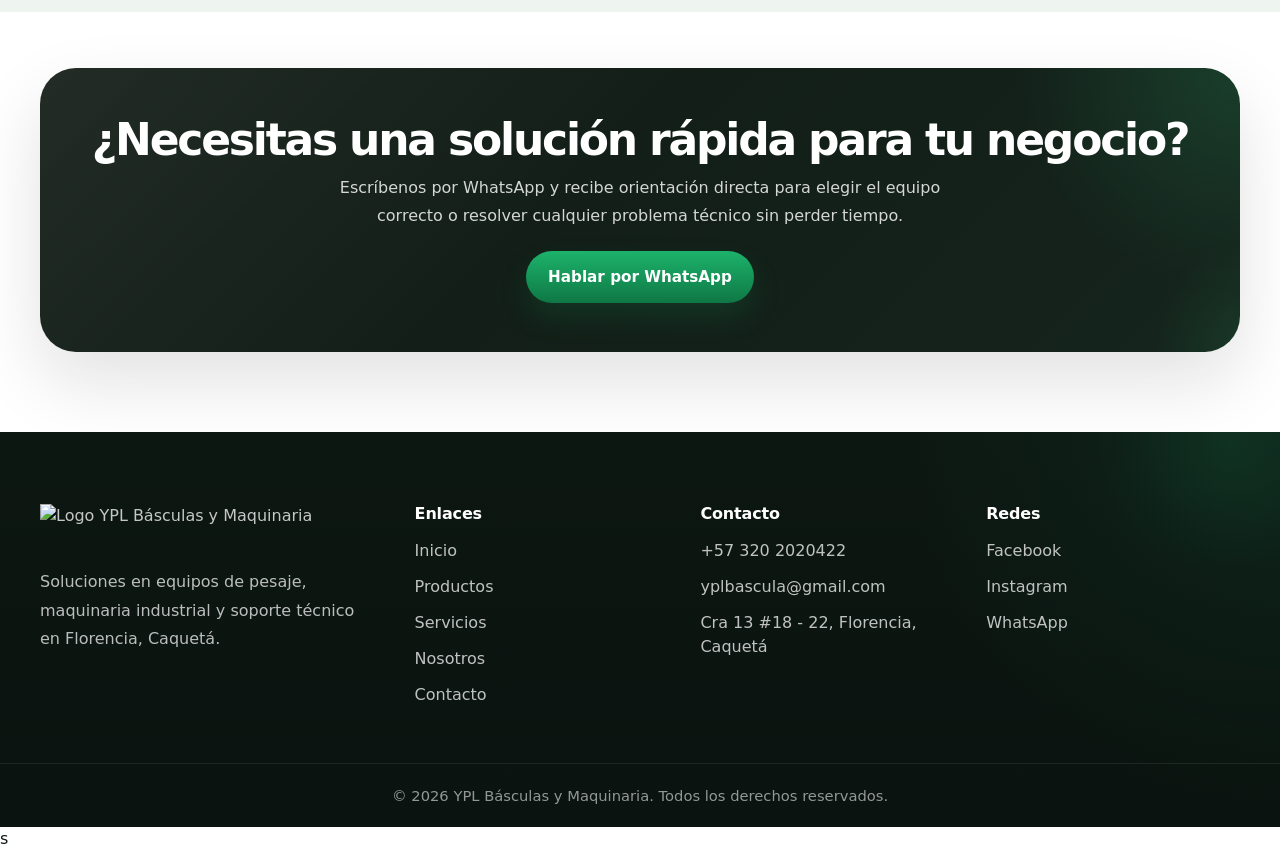
==== commit 5ca0637c: "Reorganización completa del catálogo de productos" ====
--- a/contacto/index.html
+++ b/contacto/index.html
@@ -115,7 +115,7 @@
             <div class="contact-location__list">
               <div class="contact-location__row">
                 <span>Dirección</span>
-                <strong>Cra 12 #18A - 02, Florencia, Caquetá</strong>
+                <strong>Cra 13 #18 - 22, Florencia, Caquetá</strong>
               </div>
 
               <div class="contact-location__row">
--- a/assets/css/pages/contacto.css
+++ b/assets/css/pages/contacto.css
@@ -1,6 +1,5 @@
 /* =========================================================
    CONTACTO | YPL
-   Minimalista premium / negocio real / microinteracciones refinadas
 ========================================================= */
 
 :root {
